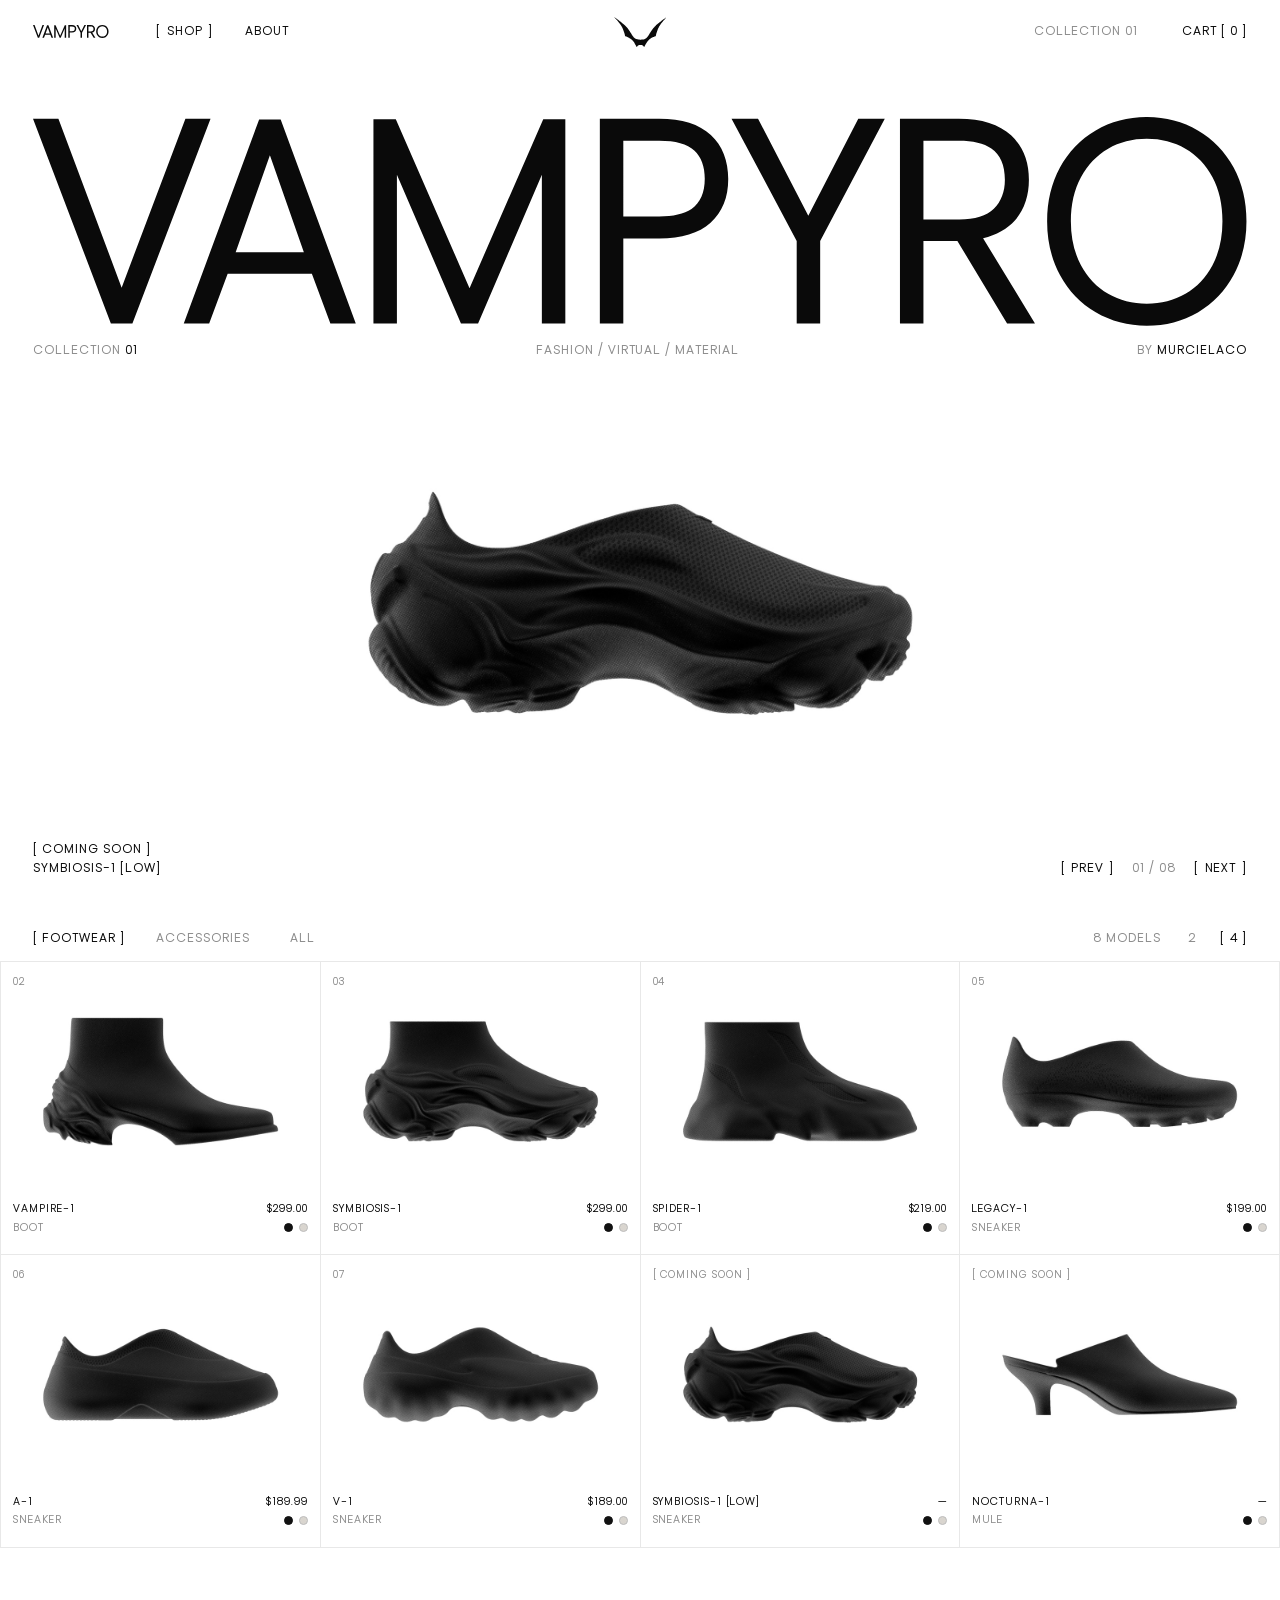
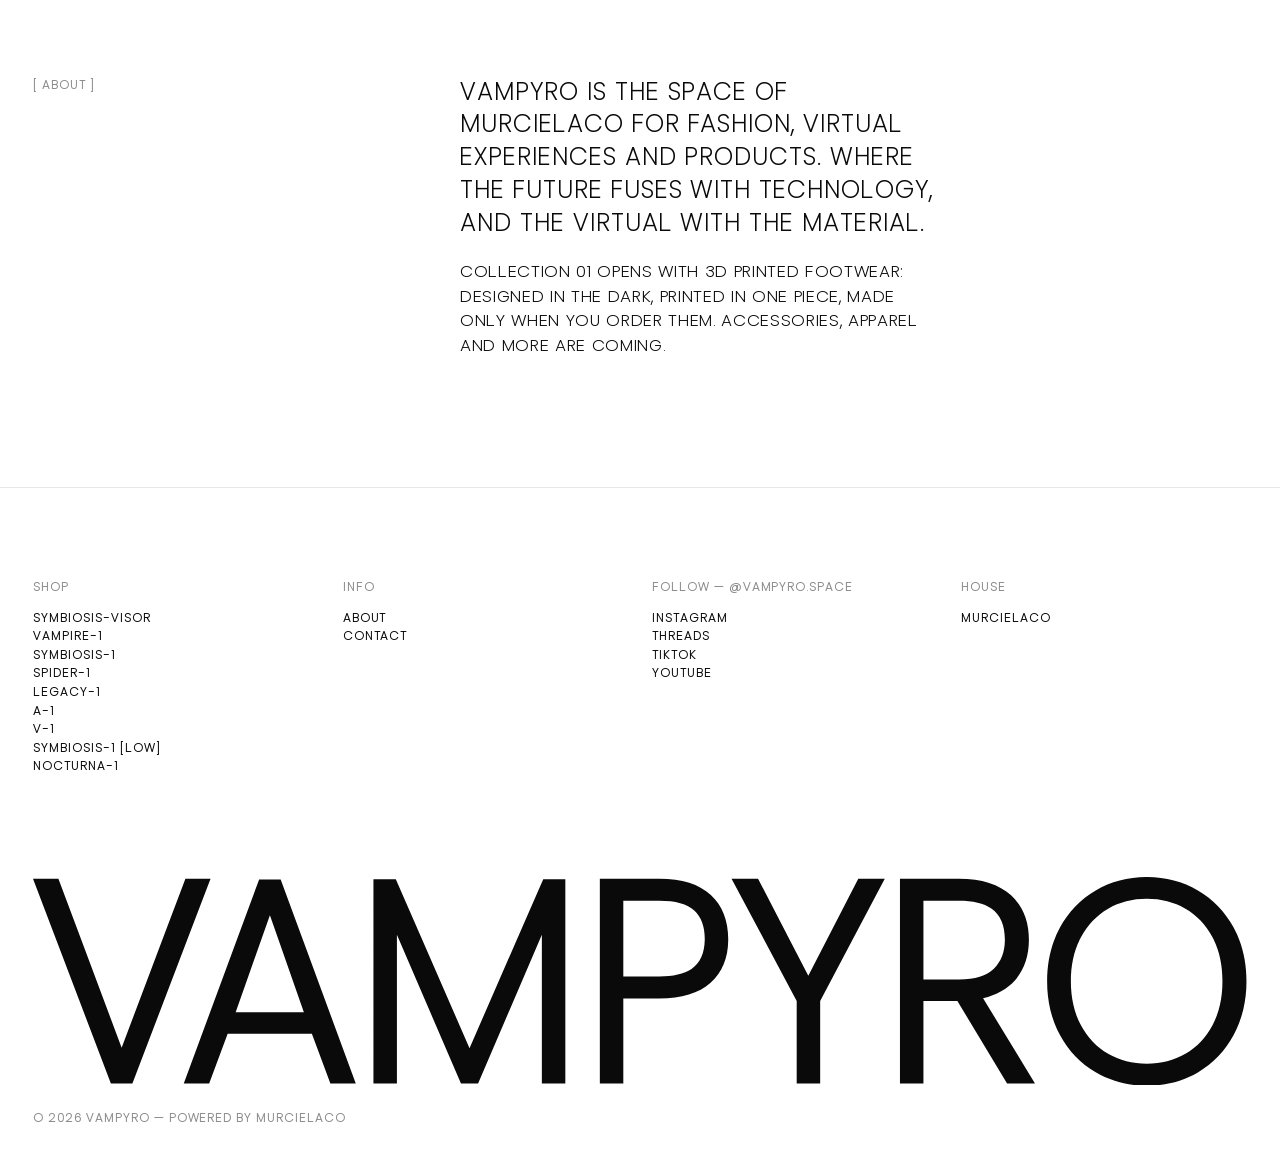
==== index.html @ 4ee5b5ab "Add files via upload" ====
<!doctype html>
<html lang="en">
<head>
<meta charset="utf-8">
<meta name="viewport" content="width=device-width, initial-scale=1, viewport-fit=cover">
<title>VAMPYRO [ WEARABLES FROM THE FUTURE ]</title>
<meta name="description" content="VAMPYRO is the space where the future of fashion is developed: fashion, virtual experiences and products that fuse the future with technology and the virtual with the material. Powered by MURCIELACO.">
<meta name="theme-color" content="#ffffff">
<link rel="canonical" href="https://vampyro.space/">
<meta property="og:type" content="website">
<meta property="og:site_name" content="VAMPYRO">
<meta property="og:title" content="VAMPYRO [ WEARABLES FROM THE FUTURE ]">
<meta property="og:description" content="VAMPYRO is the space where the future of fashion is developed: fashion, virtual experiences and products that fuse the future with technology and the virtual with the material. Powered by MURCIELACO.">
<meta property="og:url" content="https://vampyro.space/">
<meta property="og:image" content="https://vampyro.space/assets/og-logo.jpg">
<meta property="og:image:width" content="1200"><meta property="og:image:height" content="630">
<meta name="twitter:card" content="summary_large_image">
<link rel="icon" href="/assets/favicon-v2.svg" type="image/svg+xml">
<link rel="icon" href="/assets/favicon-32.png" sizes="32x32" type="image/png">
<link rel="shortcut icon" href="/favicon.ico">
<link rel="apple-touch-icon" href="/assets/apple-touch-icon.png">
<link rel="preload" href="/fonts/metal-bat-regular.woff2" as="font" type="font/woff2" crossorigin>
<link rel="stylesheet" href="/assets/style.css?v=13">
</head>
<body>
<a class="skip" href="#main">Skip to content</a>
<header class="hd" id="hd">
  <nav aria-label="Primary"><a class="wm hide-s" href="/" aria-label="VAMPYRO home"><svg xmlns="http://www.w3.org/2000/svg" viewBox="3201.4 5494.6 13262.7 2281.4" fill="currentColor" fill-rule="evenodd"><path d="M4287.8 7751.8l-235.38 0 -850.99 -2239.11 87.52 0 147.86 0 42.25 0 691.05 1846.82 697.08 -1846.82 42.25 0 144.84 0 87.52 0 -854 2239.11zm796.71 0l-147.87 0 -87.51 0 823.82 -2230.83 235.38 0 820.81 2230.83 -87.51 0 -147.87 0 -42.25 0 -202.18 -543.18 -920.39 0 -202.18 543.18 -42.25 0zm331.94 -778.56l745.37 0 -371.18 -1061.86 -374.19 1061.86zm3603.1 -1455.28l0 2233.84 -60.36 0 -135.79 0 -60.36 0 0 -1626.17 -697.08 1626.17 -39.23 0 -108.63 0 -39.23 0 -700.1 -1626.17 0 1626.17 -60.36 0 -135.79 0 -60.35 0 0 -2233.84 60.35 0 144.85 0 39.23 0 805.71 1847.58 805.72 -1847.58 39.23 0 141.83 0 60.36 0zm1026 1304.4l-392.29 0 0 929.44 -60.36 0 -135.79 0 -60.35 0 0 -2239.11 648.79 0c249.47,0 437.57,59.35 564.31,178.04 126.74,118.7 190.11,279.64 190.11,482.83 0,203.19 -64.37,362.12 -193.13,476.79 -128.75,114.68 -315.85,172.01 -561.29,172.01zm497.92 -651.82c0,-136.8 -38.22,-240.4 -114.67,-310.82 -76.45,-70.41 -204.2,-105.61 -383.25,-105.61l-392.29 0 0 826.84 392.29 0c152.9,0 270.59,-27.16 353.07,-81.48 96.57,-66.39 144.85,-176.03 144.85,-328.93zm1677.83 -657.85l289.69 0 -706.13 1336.83 0 902.28 -60.36 0 -135.79 0 -60.35 0 0 -902.28 -712.17 -1336.83 289.69 0 549.22 1062.22 546.2 -1062.22zm1931.31 2239.11l-304.79 0 -543.18 -902.28 -371.17 0 0 902.28 -60.36 0 -135.79 0 -60.35 0 0 -2239.11 642.76 0c251.47,0 442.09,60.86 571.85,182.57 129.76,121.71 194.64,283.16 194.64,484.34 0,177.03 -50.3,324.9 -150.89,443.59 -86.5,96.57 -203.19,161.95 -350.05,196.15l567.33 932.46zm-1219.14 -1997.69l0 860.03 392.29 0c171.01,0 296.74,-39.23 377.21,-117.69 80.47,-78.46 120.71,-184.08 120.71,-316.85 0,-158.93 -49.29,-272.6 -147.87,-341 -82.48,-56.33 -201.17,-84.49 -356.08,-84.49l-386.26 0zm2999.56 1876.99c-166.98,96.56 -353.07,144.84 -558.27,144.84 -205.2,0 -391.29,-48.78 -558.27,-146.35 -166.98,-97.57 -297.24,-233.37 -390.79,-407.39 -93.55,-174.02 -140.32,-370.17 -140.32,-588.44 0,-218.28 46.77,-413.93 140.32,-586.94 93.55,-173.01 223.81,-308.31 390.79,-405.88 166.98,-97.57 353.07,-146.35 558.27,-146.35 205.2,0 391.29,48.78 558.27,146.35 166.98,97.57 297.24,232.87 390.79,405.88 93.54,173.01 140.32,368.66 140.32,586.94 0,218.27 -46.78,414.42 -140.32,588.44 -93.55,174.02 -223.81,310.32 -390.79,408.9zm-980.74 -205.2c124.73,72.42 265.55,108.63 422.47,108.63 156.92,0 297.74,-36.21 422.47,-108.63 124.73,-72.43 223.31,-176.54 295.74,-312.33 72.42,-135.8 108.63,-295.74 108.63,-479.81 0,-184.08 -36.21,-344.02 -108.63,-479.81 -72.43,-135.8 -171.01,-239.91 -295.74,-312.33 -124.73,-72.43 -265.55,-108.64 -422.47,-108.64 -156.92,0 -297.74,36.21 -422.47,108.64 -124.73,72.42 -223.81,176.53 -297.24,312.33 -73.43,135.79 -110.15,295.73 -110.15,479.81 0,184.07 36.72,344.01 110.15,479.81 73.43,135.79 172.51,239.9 297.24,312.33z"></path></svg></a><a href="/#shop" class="nl on" data-nav="shop">Shop</a><a href="/#about" class="nl hide-s" data-nav="about">About</a></nav>
  <a class="mark" href="/" aria-label="VAMPYRO"><svg aria-hidden="true" xmlns="http://www.w3.org/2000/svg" viewBox="-55825.4 -5492.8 31826.8 18062.3" fill="currentColor" fill-rule="evenodd"><path d="M-49176.5 6047.71c29.41,0 62.7,10.52 89.28,14.89 195.66,32.42 396.61,94.07 583.42,156.34 53.22,17.72 103.3,34.83 154.93,53.41 428.73,154.13 756.37,314.04 1169.29,518.5l274.36 147.55c24.49,12.12 41.72,24.61 66.08,38.15 25.11,13.97 46.58,26.52 69.59,39.75 44.98,25.9 86.51,49.4 132.17,76.23 261.62,153.82 525.45,316.2 770.96,494.88l246.36 175.6c82.08,61.65 395.32,301.56 469.03,374.84l166.69 151.05c93.64,82.45 179.35,175.17 268.26,263.04 19.88,19.69 29.54,35.13 49.41,54.76 9.97,9.84 16.43,16.06 26.21,25.9 44.3,44.79 81.16,95.93 124.84,140.84l145.89 171.85c150.13,168.41 274.05,358.59 409.91,538.2 105.21,139.18 201.13,296.57 295.64,443.99l625.14 1062.67c40.11,66.02 72.17,138.87 112.6,205.2l110.38 202.12c91.49,185.45 201.63,364.25 295.09,548.78 82.82,163.42 177.88,320.19 262.36,482.57 6.09,11.81 10.15,21.66 17.29,34.82l36.92 67.19c9.41,15.51 14.21,19.63 18.64,38.71l10.4 0c7.38,-27.57 357.05,-454.27 425.84,-522.26 569.51,-562.19 893.9,-717.49 1709.96,-717.49l255.22 0c907.98,0 1273.16,232.21 1855.65,884.35 20.74,23.82 273.37,330.05 280.14,355.4l10.4 0c7.26,-31.14 71.99,-137.58 90.2,-170.25l56.67 -104.85c13.17,-21.66 24.37,-44.18 37.1,-67.07l201.45 -376.74c6.95,-13.41 11.57,-18.77 19.2,-32.92l222.3 -413.23c13.29,-26.39 23.38,-41.65 36.36,-67.8l112.66 -205.08c6.83,-11.75 10.46,-21.29 17.54,-34.51l246.73 -440.92c134.38,-240.4 327.58,-566.93 476.73,-789.11 14.7,-21.91 26.52,-42.52 40.61,-63.56l366.83 -529.15c8.8,-11.81 14.22,-17.04 23.14,-28.98 90.26,-120.6 186.92,-237.69 281.25,-354.22l220.76 -253.26c75.19,-81.28 270.79,-286.41 343.34,-344.25 21.04,-16.8 34.7,-36.24 56.54,-52.92l340.87 -289.43c41.59,-32.67 77.53,-62.2 119.8,-93.77 41.47,-31.01 77.46,-59.37 118.32,-90.08l818.77 -551.24 533.02 -310.78 349.12 -182.25c48.36,-24.18 90.57,-45.28 138.93,-69.46 25.23,-12.68 44.18,-22.03 69.4,-34.77 26.09,-13.1 50.21,-22.33 74.7,-34.7 46.33,-23.38 93.34,-43.07 142.38,-65.96 146.62,-68.54 297.8,-126.63 448.48,-187.05l310.97 -111c107.68,-35.87 210.92,-65.16 324.51,-97.4 57.65,-16.36 111.98,-28.48 171.91,-41.65 51.56,-11.39 129.64,-33.47 180.15,-33.47 0,-73.04 21.72,-177.39 31.51,-249.75 11.2,-83.13 28.3,-165.08 41.41,-245.13 6.27,-38.46 13.47,-78.94 22.08,-118.57l77.96 -349.18c75.13,-296.69 153.89,-601.5 243.1,-892.47 88.61,-288.94 175.42,-576.1 277.38,-858.21l71.55 -209.75c75.44,-227.85 215.36,-603.36 307.34,-833.48 27.81,-69.58 53.66,-134.13 81.84,-204.64 80.23,-200.59 168.65,-397.6 253.8,-595.36l133.89 -293.18c7.69,-15.32 14.58,-28.18 22.64,-45.1 9.05,-18.71 13.11,-31.81 22.52,-50.46 75.87,-150.56 206.56,-435.38 286.05,-568.22l49.16 -91.49c111.99,-215.29 236.7,-425.47 361.61,-633.32 106.38,-177.02 217.69,-350.41 332.19,-522.13l231.29 -336.51c10.65,-16.12 18.28,-25.78 28.12,-39.62l90.76 -127.98c135.24,-186.99 338.96,-470.02 486.26,-649.32l250.55 -317.24c42.08,-53.1 84.29,-102.08 126.38,-154.93l419.07 -502.94c13.54,-17.47 22.03,-23.5 34.21,-38.7 12.49,-15.63 21.6,-24.12 33.53,-39.44 13.11,-16.92 21.72,-24.3 33.41,-39.5 19.94,-25.91 43.38,-48.43 64.73,-75.93l264.7 -303.09c73.77,-73.71 224.7,-261.99 302.29,-338.47 15.38,-15.2 19.32,-24.37 33.66,-39.26l544.41 -596.34c70.94,-70.14 132.41,-148.16 203.23,-218.73 94.57,-94.39 178.86,-200.28 273.49,-294.36 13.05,-12.98 24.18,-23.07 36.49,-36.36 13.78,-14.89 18.27,-23.87 33.78,-39.19 12.61,-12.43 21.35,-21.36 33.96,-33.78l309.86 -330.85c60.18,-59.8 113.71,-125.39 174.56,-184.83 14.71,-14.4 29.41,-22.7 22.09,-40.42 -14.34,-5.97 -18.46,0.49 -34.27,12.43l-369.97 260.51c-48.18,31.75 -90.82,66.2 -137.52,96.91 -90.94,59.8 -178.62,127.36 -268.76,189.57 -150.87,104.17 -392.06,270.91 -540.1,381.97l-67.32 47.32c-205.56,140.16 -404.79,290.41 -608.39,433.41l-1202.59 875.86c-88.23,66.21 -173.94,129.09 -262.67,195.66l-1046.24 803.02 -1292.47 1072.51c-12.68,11.88 -18.52,13.42 -31.38,25.91 -21.42,20.79 -38.34,34.08 -59.75,54.88l-60.85 53.71c-15.32,11.82 -17.29,13.97 -30.33,27.02 -13.54,13.59 -20.56,16.12 -33.97,28.55l-507.31 471.98c-59.8,47.69 -113.33,117.65 -174.8,169.02 -53.78,44.92 -234.61,232.22 -286.79,291.41 -44.42,50.45 -98.75,92.91 -143.17,143.36l-111.93 122.44c-19.75,20.55 -38.33,36.49 -57.46,57.16l-408.86 455.87c-121.65,130.81 -228.95,274.24 -346.54,408.8 -36.73,42.02 -67.43,82.51 -103.73,125.46l-886.39 1186.83c-17.23,23.14 -30.27,43.62 -46.58,68.05 -16.06,23.94 -30.64,43.13 -46.94,67.62 -32.18,48.3 -63.38,92.48 -94.82,139.61l-318.72 488.66c-127.86,199.24 -256.88,397.97 -377.67,601.7 -8.61,14.52 -14.7,25.41 -23.5,39.01l-261.68 425.96c-144.35,240.15 -296.39,474.82 -442.7,713.68l-294.79 455.31c-8,12.06 -13.41,22.83 -21.72,35.63 -8.98,13.72 -14.83,19.38 -24.12,33.16 -9.29,13.6 -15.44,23.32 -24.98,37.6l-580.28 800.06c-67.81,86.88 -138.26,168.53 -209.94,253.74 -10.27,12.25 -17.04,16.25 -27.5,29.78 -11.45,14.77 -13.97,17.66 -26.89,30.4 -39.01,38.15 -71,81.4 -109.46,119.8l-85.89 85.95c-44.86,50.95 -95.19,95.06 -143.18,143.3l-93.83 83.25c-70.52,65.53 -146.57,125.58 -223.11,183.3l-133.52 95.67c-47.93,31.81 -92.17,61.72 -142.56,91.87 -108.17,64.79 -218.55,127.92 -335.58,180.09 -13.35,5.97 -22.95,12.06 -38.7,18.58 -272.51,112.54 -479.19,195.54 -778.77,257.87l-293.62 55.38c-92.54,15.26 -209.2,36.05 -301,42.82 -109.27,8 -210.92,25.48 -317.49,26.34 -27.19,0.18 -28.67,4.12 -51.99,5.29 -23.57,1.17 -36.55,-0.49 -59.5,3.01 -66.82,10.09 -153.02,-0.49 -219.6,9.6 -34.27,5.17 -74.82,3.02 -111.61,3.02 -45.41,-0.07 -74.76,5.47 -114.44,5.29 -159.3,-0.62 -301.62,5.1 -458.58,5.1l-458.45 -5.1c-37.78,0.18 -52.06,-5.6 -88.36,-5.42 -31.32,0.13 -62.63,0 -93.95,0.19 -37.78,0.18 -52.06,-5.6 -88.36,-5.42 -116.47,0.56 -240.45,-11.87 -349.42,-20.42l-259.84 -21.48c-184.83,-13.66 -545.39,-84.78 -711.89,-126.81 -265.93,-67.13 -570.68,-171.17 -813.04,-301.68 -270.12,-145.45 -456.92,-272.82 -690.91,-470.75l-124.85 -109.59c-16.85,-16.98 -29.96,-30.02 -46.7,-47.01 -31.87,-32.24 -66.51,-56.3 -94.75,-92.84 -31.69,-41.04 -82.2,-77.78 -116.04,-118.32 -9.6,-11.51 -9.85,-14.34 -20.99,-25.91l-132.96 -148.34c-99.37,-106.94 -203.91,-241.38 -291.83,-359.27 -14.65,-19.57 -26.71,-33.66 -40.98,-52.79l-235.78 -321.62c-27.01,-38.94 -49.28,-73.65 -76.79,-110.75 -13.97,-18.76 -24.24,-35.25 -38.7,-55.07l-148.28 -221.56c-45.72,-76.73 -98.64,-151.36 -148.78,-226.24 -113.34,-169.39 -215.6,-346.78 -326.04,-517.89 -122.2,-189.27 -238.06,-384.13 -356.26,-576.22 -48.3,-78.58 -92.41,-150.81 -140.59,-229.2l-285.19 -459.74c-80.66,-136.41 -168.96,-268.09 -255.71,-400.62 -13.79,-21.04 -22.4,-36.36 -36.43,-57.34l-297.92 -447.01c-202.8,-292.63 -411.57,-579.91 -625.01,-864.79 -186.13,-248.58 -382.34,-487.87 -582.07,-725.49l-390.28 -448.36c-59.8,-64.3 -117.09,-133.15 -179.78,-195.24l-88.61 -93.77c-18.15,-17.96 -26.02,-31.56 -44.17,-49.53l-463.69 -474.02c-33.16,-33.1 -63.37,-58.14 -96.35,-91.12l-871.25 -806.15c-10.52,-8.06 -12,-10.09 -22.15,-19.51l-531.61 -452.91c-185.94,-156.47 -377.05,-307.65 -566.93,-459.26l-625.14 -489.64c-18.95,-14.28 -34.14,-25.42 -52.97,-40.8 -152.59,-124.59 -321.49,-245.31 -479.81,-364.07 -73.34,-54.94 -142,-105.15 -215.1,-159.97 -105.77,-79.37 -210.92,-162.68 -320.26,-237.07l-539.3 -393.17c-36.06,-26.95 -70.88,-50.46 -105.59,-76.73l-163.6 -117.7c-127.98,-88.36 -250.61,-184.28 -379.2,-271.9 -147.24,-100.42 -288.27,-209.08 -435.51,-309.43l-655.9 -464.05c-36.11,-27.01 -71.06,-48.18 -107.12,-75.19 -159.79,-119.67 -382.77,-267.65 -550.68,-386.96 -12.49,-8.86 -43.38,-40.42 -52.86,-22.76 -8.3,15.38 24.31,38.58 35.88,50.08 33.16,33.17 58.14,63.38 91.18,96.42l179.73 190.06c18.21,17.97 26.02,31.63 44.18,49.59l292.01 312.26c7.75,9.23 14.58,15.14 23.2,23.69 77.52,77.04 146.87,162.75 224.03,239.6 8.67,8.67 15.44,14.52 23.38,23.5l515.79 562.44c17.91,17.72 25.6,31.38 44.24,49.59 18.71,18.34 26.95,32.18 44.18,49.59 8.74,8.8 15.2,14.22 23.63,23.26l698.48 791.32c8.06,10.03 14.27,14.53 22.33,24.49l83.93 98.45c11.01,11.63 11.44,14.34 21.04,25.84l150.87 177.33c31.19,33.59 55.37,67.37 85.89,101.64l169.64 205.39c151.48,179.23 359.02,438.08 496.97,622.98 53.96,72.3 105.21,138.62 159.24,210.61 27.99,37.29 52.42,69.84 80.41,107.13l426.4 599.78c14.58,20.06 23.69,36.79 37.9,55.93 66.82,89.96 124.72,188.71 186.19,282.6 13.84,21.23 23.93,34.83 36.92,56.86 12.3,20.73 22.33,33.16 34.58,53.96l315.09 523.55c24.24,40.11 43.5,79.62 67.74,119.79 12,19.94 22.33,39.14 33.9,59.87 6.65,11.88 9.17,19.08 15.69,31.2l83.44 150.99c40.67,80.05 80.41,167.11 126.25,243.65 64.98,108.48 154.38,319.09 215.72,440.55l204.96 446.27c42.27,88.05 130.31,303.22 167.17,395.39 79.62,199.23 162.13,396.86 234.12,599.35l50.14 137.33c62.76,157.52 108.73,326.11 171.92,484.48 36.05,90.39 64.54,185.94 95.74,279.35 69.77,209.38 143.05,422.82 202.24,636.33l106.08 357.61c28.24,99.24 55.56,195.35 80.35,294.66 75.93,303.77 152.72,604.52 200.96,919 9.23,60.11 43.87,271.03 43.87,331.21z"></path></svg></a>
  <nav class="r" aria-label="Secondary"><span class="muted hide-s">Collection 01</span><button type="button" class="cartbtn" id="openCart">Cart <span class="cb">[ <b id="cc">0</b> ]</span></button></nav>
</header>
<main id="main">
<section class="hero">
  <h1 class="word rv" aria-label="VAMPYRO"><svg xmlns="http://www.w3.org/2000/svg" viewBox="3201.4 5494.6 13262.7 2281.4" fill="currentColor" fill-rule="evenodd"><path d="M4287.8 7751.8l-235.38 0 -850.99 -2239.11 87.52 0 147.86 0 42.25 0 691.05 1846.82 697.08 -1846.82 42.25 0 144.84 0 87.52 0 -854 2239.11zm796.71 0l-147.87 0 -87.51 0 823.82 -2230.83 235.38 0 820.81 2230.83 -87.51 0 -147.87 0 -42.25 0 -202.18 -543.18 -920.39 0 -202.18 543.18 -42.25 0zm331.94 -778.56l745.37 0 -371.18 -1061.86 -374.19 1061.86zm3603.1 -1455.28l0 2233.84 -60.36 0 -135.79 0 -60.36 0 0 -1626.17 -697.08 1626.17 -39.23 0 -108.63 0 -39.23 0 -700.1 -1626.17 0 1626.17 -60.36 0 -135.79 0 -60.35 0 0 -2233.84 60.35 0 144.85 0 39.23 0 805.71 1847.58 805.72 -1847.58 39.23 0 141.83 0 60.36 0zm1026 1304.4l-392.29 0 0 929.44 -60.36 0 -135.79 0 -60.35 0 0 -2239.11 648.79 0c249.47,0 437.57,59.35 564.31,178.04 126.74,118.7 190.11,279.64 190.11,482.83 0,203.19 -64.37,362.12 -193.13,476.79 -128.75,114.68 -315.85,172.01 -561.29,172.01zm497.92 -651.82c0,-136.8 -38.22,-240.4 -114.67,-310.82 -76.45,-70.41 -204.2,-105.61 -383.25,-105.61l-392.29 0 0 826.84 392.29 0c152.9,0 270.59,-27.16 353.07,-81.48 96.57,-66.39 144.85,-176.03 144.85,-328.93zm1677.83 -657.85l289.69 0 -706.13 1336.83 0 902.28 -60.36 0 -135.79 0 -60.35 0 0 -902.28 -712.17 -1336.83 289.69 0 549.22 1062.22 546.2 -1062.22zm1931.31 2239.11l-304.79 0 -543.18 -902.28 -371.17 0 0 902.28 -60.36 0 -135.79 0 -60.35 0 0 -2239.11 642.76 0c251.47,0 442.09,60.86 571.85,182.57 129.76,121.71 194.64,283.16 194.64,484.34 0,177.03 -50.3,324.9 -150.89,443.59 -86.5,96.57 -203.19,161.95 -350.05,196.15l567.33 932.46zm-1219.14 -1997.69l0 860.03 392.29 0c171.01,0 296.74,-39.23 377.21,-117.69 80.47,-78.46 120.71,-184.08 120.71,-316.85 0,-158.93 -49.29,-272.6 -147.87,-341 -82.48,-56.33 -201.17,-84.49 -356.08,-84.49l-386.26 0zm2999.56 1876.99c-166.98,96.56 -353.07,144.84 -558.27,144.84 -205.2,0 -391.29,-48.78 -558.27,-146.35 -166.98,-97.57 -297.24,-233.37 -390.79,-407.39 -93.55,-174.02 -140.32,-370.17 -140.32,-588.44 0,-218.28 46.77,-413.93 140.32,-586.94 93.55,-173.01 223.81,-308.31 390.79,-405.88 166.98,-97.57 353.07,-146.35 558.27,-146.35 205.2,0 391.29,48.78 558.27,146.35 166.98,97.57 297.24,232.87 390.79,405.88 93.54,173.01 140.32,368.66 140.32,586.94 0,218.27 -46.78,414.42 -140.32,588.44 -93.55,174.02 -223.81,310.32 -390.79,408.9zm-980.74 -205.2c124.73,72.42 265.55,108.63 422.47,108.63 156.92,0 297.74,-36.21 422.47,-108.63 124.73,-72.43 223.31,-176.54 295.74,-312.33 72.42,-135.8 108.63,-295.74 108.63,-479.81 0,-184.08 -36.21,-344.02 -108.63,-479.81 -72.43,-135.8 -171.01,-239.91 -295.74,-312.33 -124.73,-72.43 -265.55,-108.64 -422.47,-108.64 -156.92,0 -297.74,36.21 -422.47,108.64 -124.73,72.42 -223.81,176.53 -297.24,312.33 -73.43,135.79 -110.15,295.73 -110.15,479.81 0,184.07 36.72,344.01 110.15,479.81 73.43,135.79 172.51,239.9 297.24,312.33z"></path></svg></h1>
  <div class="meta rv"><span>Collection <b>01</b></span><span class="hide-s">Fashion / Virtual / Material</span><span>By <b>MURCIELACO</b></span></div>
</section>
<section class="feature rv" aria-label="SYMBIOSIS-1 [LOW] — coming soon">
  <div class="slides" id="slides" data-href="/symbiosis-1-low/"><figure><a href="/symbiosis-1-low/" class="slink" draggable="false" aria-label="View SYMBIOSIS-1 [LOW]"><img src="/assets/img/symbiosis-1-low-black-side-1600.jpg" srcset="/assets/img/symbiosis-1-low-black-side-800.jpg 800w, /assets/img/symbiosis-1-low-black-side-1600.jpg 1600w" sizes="100vw" alt="SYMBIOSIS-1 [LOW] in black" width="1600" height="1200" fetchpriority="high"></a></figure><figure><a href="/symbiosis-1-low/" class="slink" draggable="false" aria-label="View SYMBIOSIS-1 [LOW]"><img src="/assets/img/symbiosis-1-low-black-side2-1600.jpg" srcset="/assets/img/symbiosis-1-low-black-side2-800.jpg 800w, /assets/img/symbiosis-1-low-black-side2-1600.jpg 1600w" sizes="100vw" alt="SYMBIOSIS-1 [LOW] in black" width="1600" height="1200" loading="lazy"></a></figure><figure><a href="/symbiosis-1-low/" class="slink" draggable="false" aria-label="View SYMBIOSIS-1 [LOW]"><img src="/assets/img/symbiosis-1-low-black-three-quarter-1600.jpg" srcset="/assets/img/symbiosis-1-low-black-three-quarter-800.jpg 800w, /assets/img/symbiosis-1-low-black-three-quarter-1600.jpg 1600w" sizes="100vw" alt="SYMBIOSIS-1 [LOW] in black" width="1600" height="1200" loading="lazy"></a></figure><figure><a href="/symbiosis-1-low/" class="slink" draggable="false" aria-label="View SYMBIOSIS-1 [LOW]"><img src="/assets/img/symbiosis-1-low-black-sole-1600.jpg" srcset="/assets/img/symbiosis-1-low-black-sole-800.jpg 800w, /assets/img/symbiosis-1-low-black-sole-1600.jpg 1600w" sizes="100vw" alt="SYMBIOSIS-1 [LOW] in black" width="1600" height="1200" loading="lazy"></a></figure><figure><a href="/symbiosis-1-low/" class="slink" draggable="false" aria-label="View SYMBIOSIS-1 [LOW]"><img src="/assets/img/symbiosis-1-low-stone-side-1600.jpg" srcset="/assets/img/symbiosis-1-low-stone-side-800.jpg 800w, /assets/img/symbiosis-1-low-stone-side-1600.jpg 1600w" sizes="100vw" alt="SYMBIOSIS-1 [LOW] in stone" width="1600" height="1200" loading="lazy"></a></figure><figure><a href="/symbiosis-1-low/" class="slink" draggable="false" aria-label="View SYMBIOSIS-1 [LOW]"><img src="/assets/img/symbiosis-1-low-stone-side2-1600.jpg" srcset="/assets/img/symbiosis-1-low-stone-side2-800.jpg 800w, /assets/img/symbiosis-1-low-stone-side2-1600.jpg 1600w" sizes="100vw" alt="SYMBIOSIS-1 [LOW] in stone" width="1600" height="1200" loading="lazy"></a></figure><figure><a href="/symbiosis-1-low/" class="slink" draggable="false" aria-label="View SYMBIOSIS-1 [LOW]"><img src="/assets/img/symbiosis-1-low-stone-three-quarter-1600.jpg" srcset="/assets/img/symbiosis-1-low-stone-three-quarter-800.jpg 800w, /assets/img/symbiosis-1-low-stone-three-quarter-1600.jpg 1600w" sizes="100vw" alt="SYMBIOSIS-1 [LOW] in stone" width="1600" height="1200" loading="lazy"></a></figure><figure><a href="/symbiosis-1-low/" class="slink" draggable="false" aria-label="View SYMBIOSIS-1 [LOW]"><img src="/assets/img/symbiosis-1-low-stone-sole-1600.jpg" srcset="/assets/img/symbiosis-1-low-stone-sole-800.jpg 800w, /assets/img/symbiosis-1-low-stone-sole-1600.jpg 1600w" sizes="100vw" alt="SYMBIOSIS-1 [LOW] in stone" width="1600" height="1200" loading="lazy"></a></figure></div>
  <div class="cap"><a href="/symbiosis-1-low/"><span class="muted">[ Coming soon ]</span><br>SYMBIOSIS-1 [LOW]</a><div class="ctl"><button type="button" class="br" id="prev" aria-label="Previous image">Prev</button><span id="count">01 / 08</span><button type="button" class="br" id="next" aria-label="Next image">Next</button></div></div>
</section>
<div class="sh" id="shop"><div class="cats" role="group" aria-label="Category"><button type="button" class="choice" data-cat="Footwear" aria-pressed="true">Footwear</button><button type="button" class="choice" data-cat="Accessories" aria-pressed="false">Accessories</button><button type="button" class="choice" data-cat="all" aria-pressed="false">All</button></div><div class="tools"><span class="hide-s" id="nModels">8 Models</span><div class="cols" role="group" aria-label="Grid size"><button type="button" class="choice" data-cols="2" aria-pressed="true">2</button><button type="button" class="choice" data-cols="4" aria-pressed="false">4</button></div></div></div>
<section class="grid" id="grid" aria-label="Products">
<a hidden class="card rv" href="/symbiosis-visor/" data-cat="Accessories">
  <div class="ph">
    <img src="/assets/img/symbiosis-visor-black-front-800.jpg" srcset="/assets/img/symbiosis-visor-black-front-800.jpg 800w, /assets/img/symbiosis-visor-black-front-1600.jpg 1600w" sizes="(max-width:640px) 50vw, 50vw" alt="SYMBIOSIS-VISOR in black" loading="eager" width="800" height="600">
    <img class="alt" src="/assets/img/symbiosis-visor-silver-front-800.jpg" srcset="/assets/img/symbiosis-visor-silver-front-800.jpg 800w, /assets/img/symbiosis-visor-silver-front-1600.jpg 1600w" sizes="50vw" alt="" loading="lazy" width="800" height="600">
    <span class="tag">[ Coming soon ]</span>
  </div>
  <div class="row"><span>SYMBIOSIS-VISOR</span><span>$199.00</span></div>
  <div class="row"><span>Eyewear</span><span class="sw" aria-label="Black, Silver"><i class="black"></i><i class="silver"></i></span></div>
</a><a class="card rv" href="/vampire-1/" data-cat="Footwear">
  <div class="ph">
    <img src="/assets/img/vampire-1-black-side-800.jpg" srcset="/assets/img/vampire-1-black-side-800.jpg 800w, /assets/img/vampire-1-black-side-1600.jpg 1600w" sizes="(max-width:640px) 50vw, 50vw" alt="VAMPIRE-1 in black" loading="eager" width="800" height="600">
    <img class="alt" src="/assets/img/vampire-1-stone-side-800.jpg" srcset="/assets/img/vampire-1-stone-side-800.jpg 800w, /assets/img/vampire-1-stone-side-1600.jpg 1600w" sizes="50vw" alt="" loading="lazy" width="800" height="600">
    <span class="tag">02</span>
  </div>
  <div class="row"><span>VAMPIRE-1</span><span>$299.00</span></div>
  <div class="row"><span>Boot</span><span class="sw" aria-label="Black, Stone"><i class="black"></i><i class="stone"></i></span></div>
</a><a class="card rv" href="/symbiosis-1/" data-cat="Footwear">
  <div class="ph">
    <img src="/assets/img/symbiosis-1-black-side-800.jpg" srcset="/assets/img/symbiosis-1-black-side-800.jpg 800w, /assets/img/symbiosis-1-black-side-1600.jpg 1600w" sizes="(max-width:640px) 50vw, 50vw" alt="SYMBIOSIS-1 in black" loading="lazy" width="800" height="600">
    <img class="alt" src="/assets/img/symbiosis-1-stone-side-800.jpg" srcset="/assets/img/symbiosis-1-stone-side-800.jpg 800w, /assets/img/symbiosis-1-stone-side-1600.jpg 1600w" sizes="50vw" alt="" loading="lazy" width="800" height="600">
    <span class="tag">03</span>
  </div>
  <div class="row"><span>SYMBIOSIS-1</span><span>$299.00</span></div>
  <div class="row"><span>Boot</span><span class="sw" aria-label="Black, Stone"><i class="black"></i><i class="stone"></i></span></div>
</a><a class="card rv" href="/spider-1/" data-cat="Footwear">
  <div class="ph">
    <img src="/assets/img/spider-1-black-side-800.jpg" srcset="/assets/img/spider-1-black-side-800.jpg 800w, /assets/img/spider-1-black-side-1600.jpg 1600w" sizes="(max-width:640px) 50vw, 50vw" alt="SPIDER-1 in black" loading="lazy" width="800" height="600">
    <img class="alt" src="/assets/img/spider-1-stone-side-800.jpg" srcset="/assets/img/spider-1-stone-side-800.jpg 800w, /assets/img/spider-1-stone-side-1600.jpg 1600w" sizes="50vw" alt="" loading="lazy" width="800" height="600">
    <span class="tag">04</span>
  </div>
  <div class="row"><span>SPIDER-1</span><span>$219.00</span></div>
  <div class="row"><span>Boot</span><span class="sw" aria-label="Black, Stone"><i class="black"></i><i class="stone"></i></span></div>
</a><a class="card rv" href="/legacy-1/" data-cat="Footwear">
  <div class="ph">
    <img src="/assets/img/legacy-1-black-side-800.jpg" srcset="/assets/img/legacy-1-black-side-800.jpg 800w, /assets/img/legacy-1-black-side-1600.jpg 1600w" sizes="(max-width:640px) 50vw, 50vw" alt="LEGACY-1 in black" loading="lazy" width="800" height="600">
    <img class="alt" src="/assets/img/legacy-1-stone-side-800.jpg" srcset="/assets/img/legacy-1-stone-side-800.jpg 800w, /assets/img/legacy-1-stone-side-1600.jpg 1600w" sizes="50vw" alt="" loading="lazy" width="800" height="600">
    <span class="tag">05</span>
  </div>
  <div class="row"><span>LEGACY-1</span><span>$199.00</span></div>
  <div class="row"><span>Sneaker</span><span class="sw" aria-label="Black, Stone"><i class="black"></i><i class="stone"></i></span></div>
</a><a class="card rv" href="/a-1/" data-cat="Footwear">
  <div class="ph">
    <img src="/assets/img/a-1-black-side-800.jpg" srcset="/assets/img/a-1-black-side-800.jpg 800w, /assets/img/a-1-black-side-1600.jpg 1600w" sizes="(max-width:640px) 50vw, 50vw" alt="A-1 in black" loading="lazy" width="800" height="600">
    <img class="alt" src="/assets/img/a-1-stone-side-800.jpg" srcset="/assets/img/a-1-stone-side-800.jpg 800w, /assets/img/a-1-stone-side-1600.jpg 1600w" sizes="50vw" alt="" loading="lazy" width="800" height="600">
    <span class="tag">06</span>
  </div>
  <div class="row"><span>A-1</span><span>$189.99</span></div>
  <div class="row"><span>Sneaker</span><span class="sw" aria-label="Black, Stone"><i class="black"></i><i class="stone"></i></span></div>
</a><a class="card rv" href="/v-1/" data-cat="Footwear">
  <div class="ph">
    <img src="/assets/img/v-1-black-side-800.jpg" srcset="/assets/img/v-1-black-side-800.jpg 800w, /assets/img/v-1-black-side-1600.jpg 1600w" sizes="(max-width:640px) 50vw, 50vw" alt="V-1 in black" loading="lazy" width="800" height="600">
    <img class="alt" src="/assets/img/v-1-stone-side-800.jpg" srcset="/assets/img/v-1-stone-side-800.jpg 800w, /assets/img/v-1-stone-side-1600.jpg 1600w" sizes="50vw" alt="" loading="lazy" width="800" height="600">
    <span class="tag">07</span>
  </div>
  <div class="row"><span>V-1</span><span>$189.00</span></div>
  <div class="row"><span>Sneaker</span><span class="sw" aria-label="Black, Stone"><i class="black"></i><i class="stone"></i></span></div>
</a><a class="card rv" href="/symbiosis-1-low/" data-cat="Footwear">
  <div class="ph">
    <img src="/assets/img/symbiosis-1-low-black-side-800.jpg" srcset="/assets/img/symbiosis-1-low-black-side-800.jpg 800w, /assets/img/symbiosis-1-low-black-side-1600.jpg 1600w" sizes="(max-width:640px) 50vw, 50vw" alt="SYMBIOSIS-1 [LOW] in black" loading="lazy" width="800" height="600">
    <img class="alt" src="/assets/img/symbiosis-1-low-stone-side-800.jpg" srcset="/assets/img/symbiosis-1-low-stone-side-800.jpg 800w, /assets/img/symbiosis-1-low-stone-side-1600.jpg 1600w" sizes="50vw" alt="" loading="lazy" width="800" height="600">
    <span class="tag">[ Coming soon ]</span>
  </div>
  <div class="row"><span>SYMBIOSIS-1 [LOW]</span><span>—</span></div>
  <div class="row"><span>Sneaker</span><span class="sw" aria-label="Black, Stone"><i class="black"></i><i class="stone"></i></span></div>
</a><a class="card rv" href="/nocturna-1/" data-cat="Footwear">
  <div class="ph">
    <img src="/assets/img/nocturna-1-black-side-800.jpg" srcset="/assets/img/nocturna-1-black-side-800.jpg 800w, /assets/img/nocturna-1-black-side-1600.jpg 1600w" sizes="(max-width:640px) 50vw, 50vw" alt="NOCTURNA-1 in black" loading="lazy" width="800" height="600">
    <img class="alt" src="/assets/img/nocturna-1-stone-side-800.jpg" srcset="/assets/img/nocturna-1-stone-side-800.jpg 800w, /assets/img/nocturna-1-stone-side-1600.jpg 1600w" sizes="50vw" alt="" loading="lazy" width="800" height="600">
    <span class="tag">[ Coming soon ]</span>
  </div>
  <div class="row"><span>NOCTURNA-1</span><span>—</span></div>
  <div class="row"><span>Mule</span><span class="sw" aria-label="Black, Stone"><i class="black"></i><i class="stone"></i></span></div>
</a>
</section>
<section class="mani" id="about">
  <span class="k rv">[ About ]</span>
  <div class="rv">
    <p>VAMPYRO is the space of MURCIELACO for fashion, virtual experiences and products. Where the future fuses with technology, and the virtual with the material.</p>
    <p style="margin-top:1.2em;font-size:clamp(13px,1.3vw,18px);line-height:1.5;max-width:46ch">Collection 01 opens with 3D printed footwear: designed in the dark, printed in one piece, made only when you order them. Accessories, apparel and more are coming.</p>
  </div>
</section>
</main>
<footer class="ft">
  <div><h3>Shop</h3><a href="/symbiosis-visor/">SYMBIOSIS-VISOR</a><a href="/vampire-1/">VAMPIRE-1</a><a href="/symbiosis-1/">SYMBIOSIS-1</a><a href="/spider-1/">SPIDER-1</a><a href="/legacy-1/">LEGACY-1</a><a href="/a-1/">A-1</a><a href="/v-1/">V-1</a><a href="/symbiosis-1-low/">SYMBIOSIS-1 [LOW]</a><a href="/nocturna-1/">NOCTURNA-1</a></div>
  <div><h3>Info</h3><a href="/#about">About</a><a href="mailto:contact@murcielaco.com">Contact</a></div>
  <div><h3>Follow &mdash; @vampyro.space</h3><a href="https://www.instagram.com/vampyro.space/" target="_blank" rel="noopener">Instagram</a><a href="https://www.threads.com/@vampyro.space" target="_blank" rel="noopener">Threads</a><a href="https://www.tiktok.com/@vampyro.space" target="_blank" rel="noopener">TikTok</a><a href="https://www.youtube.com/@vampyro.space" target="_blank" rel="noopener">YouTube</a></div>
  <div><h3>House</h3><a href="https://www.murcielaco.com" target="_blank" rel="noopener">MURCIELACO</a></div>
  <div class="big" aria-hidden="true"><svg xmlns="http://www.w3.org/2000/svg" viewBox="3201.4 5494.6 13262.7 2281.4" fill="currentColor" fill-rule="evenodd"><path d="M4287.8 7751.8l-235.38 0 -850.99 -2239.11 87.52 0 147.86 0 42.25 0 691.05 1846.82 697.08 -1846.82 42.25 0 144.84 0 87.52 0 -854 2239.11zm796.71 0l-147.87 0 -87.51 0 823.82 -2230.83 235.38 0 820.81 2230.83 -87.51 0 -147.87 0 -42.25 0 -202.18 -543.18 -920.39 0 -202.18 543.18 -42.25 0zm331.94 -778.56l745.37 0 -371.18 -1061.86 -374.19 1061.86zm3603.1 -1455.28l0 2233.84 -60.36 0 -135.79 0 -60.36 0 0 -1626.17 -697.08 1626.17 -39.23 0 -108.63 0 -39.23 0 -700.1 -1626.17 0 1626.17 -60.36 0 -135.79 0 -60.35 0 0 -2233.84 60.35 0 144.85 0 39.23 0 805.71 1847.58 805.72 -1847.58 39.23 0 141.83 0 60.36 0zm1026 1304.4l-392.29 0 0 929.44 -60.36 0 -135.79 0 -60.35 0 0 -2239.11 648.79 0c249.47,0 437.57,59.35 564.31,178.04 126.74,118.7 190.11,279.64 190.11,482.83 0,203.19 -64.37,362.12 -193.13,476.79 -128.75,114.68 -315.85,172.01 -561.29,172.01zm497.92 -651.82c0,-136.8 -38.22,-240.4 -114.67,-310.82 -76.45,-70.41 -204.2,-105.61 -383.25,-105.61l-392.29 0 0 826.84 392.29 0c152.9,0 270.59,-27.16 353.07,-81.48 96.57,-66.39 144.85,-176.03 144.85,-328.93zm1677.83 -657.85l289.69 0 -706.13 1336.83 0 902.28 -60.36 0 -135.79 0 -60.35 0 0 -902.28 -712.17 -1336.83 289.69 0 549.22 1062.22 546.2 -1062.22zm1931.31 2239.11l-304.79 0 -543.18 -902.28 -371.17 0 0 902.28 -60.36 0 -135.79 0 -60.35 0 0 -2239.11 642.76 0c251.47,0 442.09,60.86 571.85,182.57 129.76,121.71 194.64,283.16 194.64,484.34 0,177.03 -50.3,324.9 -150.89,443.59 -86.5,96.57 -203.19,161.95 -350.05,196.15l567.33 932.46zm-1219.14 -1997.69l0 860.03 392.29 0c171.01,0 296.74,-39.23 377.21,-117.69 80.47,-78.46 120.71,-184.08 120.71,-316.85 0,-158.93 -49.29,-272.6 -147.87,-341 -82.48,-56.33 -201.17,-84.49 -356.08,-84.49l-386.26 0zm2999.56 1876.99c-166.98,96.56 -353.07,144.84 -558.27,144.84 -205.2,0 -391.29,-48.78 -558.27,-146.35 -166.98,-97.57 -297.24,-233.37 -390.79,-407.39 -93.55,-174.02 -140.32,-370.17 -140.32,-588.44 0,-218.28 46.77,-413.93 140.32,-586.94 93.55,-173.01 223.81,-308.31 390.79,-405.88 166.98,-97.57 353.07,-146.35 558.27,-146.35 205.2,0 391.29,48.78 558.27,146.35 166.98,97.57 297.24,232.87 390.79,405.88 93.54,173.01 140.32,368.66 140.32,586.94 0,218.27 -46.78,414.42 -140.32,588.44 -93.55,174.02 -223.81,310.32 -390.79,408.9zm-980.74 -205.2c124.73,72.42 265.55,108.63 422.47,108.63 156.92,0 297.74,-36.21 422.47,-108.63 124.73,-72.43 223.31,-176.54 295.74,-312.33 72.42,-135.8 108.63,-295.74 108.63,-479.81 0,-184.08 -36.21,-344.02 -108.63,-479.81 -72.43,-135.8 -171.01,-239.91 -295.74,-312.33 -124.73,-72.43 -265.55,-108.64 -422.47,-108.64 -156.92,0 -297.74,36.21 -422.47,108.64 -124.73,72.42 -223.81,176.53 -297.24,312.33 -73.43,135.79 -110.15,295.73 -110.15,479.81 0,184.07 36.72,344.01 110.15,479.81 73.43,135.79 172.51,239.9 297.24,312.33z"></path></svg></div>
  <div class="legal"><span>&copy; 2026 VAMPYRO &mdash; Powered by MURCIELACO</span></div>
</footer>
<div class="scrim" id="scrim" hidden></div>
<aside class="drawer" id="drawer" hidden aria-label="Cart"><div class="dh"><span id="dTitle">Cart</span><button type="button" id="closeCart" class="br">Close</button></div><div class="dbody" id="dbody"></div></aside>
<script src="/assets/app.js?v=14" defer></script>
</body>
</html>
---- assets/style.css ----
@font-face{font-family:"Metal Bat";src:url("../fonts/metal-bat-thin.woff2") format("woff2");font-weight:200;font-display:swap}
@font-face{font-family:"Metal Bat";src:url("../fonts/metal-bat-light.woff2") format("woff2");font-weight:300;font-display:swap}
@font-face{font-family:"Metal Bat";src:url("../fonts/metal-bat-regular.woff2") format("woff2");font-weight:400;font-display:swap}
@font-face{font-family:"Metal Bat";src:url("../fonts/metal-bat-bold.woff2") format("woff2");font-weight:700;font-display:swap}

:root{
  --ink:#0a0a0a;--paper:#fff;--mute:#8c8c8c;--line:#e8e8e8;--soft:#f6f6f6;
  --f:"Metal Bat",ui-sans-serif,system-ui,-apple-system,"Helvetica Neue",Arial,sans-serif;
  --pad:clamp(16px,2.6vw,40px);--head:64px;
}
*{box-sizing:border-box}
html{-webkit-text-size-adjust:100%;scroll-behavior:smooth}
body{margin:0;background:var(--paper);color:var(--ink);font-family:var(--f);font-weight:400;font-size:12px;letter-spacing:.08em;text-transform:uppercase;line-height:1.55;-webkit-font-smoothing:antialiased}
a{color:inherit;text-decoration:none}
img{display:block;max-width:100%}
button{font:inherit;letter-spacing:inherit;text-transform:inherit;color:inherit;background:none;border:0;padding:0;cursor:pointer}
:focus-visible{outline:1px solid var(--ink);outline-offset:3px}
.skip{position:absolute;left:-999px}.skip:focus{left:var(--pad);top:8px;z-index:99;background:#fff;padding:6px 10px}

/* brackets: the signature */
.br::before{content:"["}.br::after{content:"]"}
.br::before,.br::after{display:inline-block;transition:transform .35s cubic-bezier(.2,.7,.2,1)}
.br::before{margin-right:.45em}.br::after{margin-left:.45em}
a.br:hover::before,button.br:hover::before{transform:translateX(-4px)}
a.br:hover::after,button.br:hover::after{transform:translateX(4px)}

/* header */
.hd{position:sticky;top:0;z-index:20;height:var(--head);display:grid;grid-template-columns:1fr auto 1fr;align-items:center;padding:0 var(--pad);background:rgba(255,255,255,.92);backdrop-filter:blur(12px);-webkit-backdrop-filter:blur(12px);border-bottom:1px solid transparent;transition:border-color .3s}
.hd.line{border-color:var(--line)}
.hd nav{display:flex;gap:22px}
.hd nav.r{justify-content:flex-end}
.hd nav{align-items:center}
.hd .wm{display:flex;align-items:center;margin-right:clamp(10px,2vw,30px)}
.hd .wm svg{height:13px;width:auto}
.hd .mark{display:flex;align-items:center;justify-content:center}
.hd .mark svg{height:30px;width:auto}
.hd a{color:var(--ink)}
.hd .muted{color:var(--mute)}
.nl::before{content:"[";margin-right:.45em}.nl::after{content:"]";margin-left:.45em}
.nl::before,.nl::after{opacity:0;display:inline-block;transition:opacity .25s,transform .35s cubic-bezier(.2,.7,.2,1)}
.nl.on::before,.nl.on::after{opacity:1}
.nl:not(.on):hover::before,.nl:not(.on):hover::after{opacity:.35}
@media(min-width:641px){.show-s{display:none!important}}
@media(max-width:640px){.hide-s{display:none!important}.hd nav{gap:14px}.hd .mark svg{height:26px}}

/* hero */
.hero{padding:clamp(14px,3vw,48px) var(--pad) 0}
.hero .word{width:100%;color:var(--ink)}
.hero .word svg{width:100%;height:auto;display:block}
.hero .meta{display:flex;justify-content:space-between;gap:20px;margin-top:10px;color:var(--mute)}
.hero .meta b{font-weight:400;color:var(--ink)}
.feature{position:relative;margin:clamp(4px,1vw,16px) 0 0;background:var(--paper)}
.slides{display:flex;overflow-x:auto;overflow-y:hidden;overscroll-behavior-x:contain;scroll-snap-type:x mandatory;scrollbar-width:none;-webkit-overflow-scrolling:touch;cursor:grab}
.slides::-webkit-scrollbar{display:none}
.slides.drag{cursor:grabbing;scroll-snap-type:none}
.slides figure{flex:0 0 100%;margin:0;scroll-snap-align:start}
.slides img{width:100%;height:clamp(220px,calc(100svh - var(--head) - 17.5vw - 150px),54vw);object-fit:contain;user-select:none;-webkit-user-drag:none;pointer-events:none}
.feature .cap{display:flex;justify-content:space-between;align-items:end;gap:20px;padding:6px var(--pad) 0}
.feature .ctl{display:flex;gap:18px;align-items:center}
.feature .ctl span{color:var(--mute)}
@media(max-width:640px){.slides img{height:auto;aspect-ratio:16/10}.feature .ctl{gap:12px}}

/* section heads */
.sh{display:flex;justify-content:space-between;align-items:baseline;gap:16px;padding:clamp(22px,4vw,64px) var(--pad) 14px;border-bottom:1px solid var(--line)}
.sh .tools{display:flex;gap:18px;align-items:baseline}
.sh .cols{display:flex;gap:14px;color:var(--ink)}
.sh h2{margin:0;font-size:12px;font-weight:400}
.sh span{color:var(--mute)}

/* grid */
.grid{display:grid;grid-template-columns:repeat(2,minmax(0,1fr));border-left:1px solid var(--line)}
.card{position:relative;display:block;border-right:1px solid var(--line);border-bottom:1px solid var(--line);padding:0 0 18px}
.card .ph{position:relative;aspect-ratio:4/3;overflow:hidden}
.card .ph img{position:absolute;inset:0;width:100%;height:100%;object-fit:cover;transition:opacity .5s ease,transform 1.2s cubic-bezier(.2,.7,.2,1)}
.card .ph img.alt{opacity:0}
@media(hover:hover){.card:hover .ph img.alt{opacity:1}.card:hover .ph img{transform:scale(1.025)}}
.card .row{display:flex;justify-content:space-between;gap:12px;padding:0 18px}
.card .row+.row{color:var(--mute);margin-top:2px}
.card .tag{position:absolute;top:16px;left:18px;color:var(--mute)}
.sw{display:inline-flex;gap:6px;align-items:center}
.sw i{width:9px;height:9px;border-radius:50%;border:1px solid #bdbdbd;display:inline-block}
.sw i.black{background:#111;border-color:#111}.sw i.stone{background:#d9d5cf}
@media(max-width:640px){.card .row{padding:0 12px;font-size:10.5px}.card .tag{left:12px;top:12px;font-size:10px}}
.grid.g4{grid-template-columns:repeat(4,minmax(0,1fr))}
.grid.g4 .card .row{padding:0 12px;font-size:10.5px}.grid.g4 .card .tag{left:12px;top:12px;font-size:10px}
@media(max-width:900px){.grid.g4 .card .row+.row{display:none}}
@media(max-width:640px){.sh .cols{display:none}.grid.g4{grid-template-columns:repeat(2,minmax(0,1fr))}.grid.g4 .card .row+.row{display:flex}}

/* manifesto */
.mani{padding:clamp(60px,10vw,160px) var(--pad);display:grid;grid-template-columns:1fr 2fr;gap:var(--pad);border-bottom:1px solid var(--line)}
.mani p{margin:0;font-size:clamp(15px,1.9vw,26px);line-height:1.35;letter-spacing:.04em;font-weight:300;max-width:34ch}
.mani .k{color:var(--mute)}
@media(max-width:760px){.mani{grid-template-columns:1fr}}

/* product page */
.pdp{display:grid;grid-template-columns:minmax(0,1.55fr) minmax(320px,1fr);border-bottom:1px solid var(--line)}
.gal{border-right:1px solid var(--line)}
.gal figure{margin:0;aspect-ratio:4/3;position:relative;overflow:hidden;background:#fff}
.gal img{width:100%;height:100%;object-fit:cover;transition:opacity .35s ease}
.gal img.fade{opacity:0}
.gal .dots{display:none}
.panel{position:relative}
.panel .in{position:sticky;top:var(--head);padding:clamp(24px,3vw,44px) var(--pad);display:flex;flex-direction:column;gap:30px}
.crumbs{color:var(--mute)}
.crumbs a:hover{color:var(--ink)}
.ttl h1{margin:0;font-weight:400;font-size:clamp(28px,3.4vw,46px);line-height:1;letter-spacing:.02em}
.ttl .sub{display:flex;justify-content:space-between;margin-top:14px}
.ttl .sub .p{color:var(--ink)}
.opt .lab{display:flex;justify-content:space-between;color:var(--mute);margin-bottom:12px}
.opt .lab b{font-weight:400;color:var(--ink)}
.colors,.systems{display:flex;gap:26px;flex-wrap:wrap}
.systems{gap:20px;margin-bottom:14px}
.choice{position:relative;color:var(--mute);transition:color .2s}
.choice::before,.choice::after{opacity:0;transition:opacity .2s,transform .35s cubic-bezier(.2,.7,.2,1)}
.choice:hover{color:var(--ink)}
.choice[aria-pressed="true"],.choice[aria-checked="true"]{color:var(--ink)}
.choice[aria-pressed="true"]::before,.choice[aria-pressed="true"]::after,.choice[aria-checked="true"]::before,.choice[aria-checked="true"]::after{opacity:1}
.choice::before{content:"[";margin-right:.35em}.choice::after{content:"]";margin-left:.35em}
.sizes{display:grid;grid-template-columns:repeat(6,minmax(0,1fr));border-top:1px solid var(--line);border-left:1px solid var(--line)}
.sizes button{height:42px;border-right:1px solid var(--line);border-bottom:1px solid var(--line);color:var(--ink);transition:background .2s,color .2s;font-size:11.5px}
.sizes button:hover{background:var(--soft)}
.sizes button[aria-checked="true"]{background:var(--ink);color:#fff}
.conv{margin-top:10px;color:var(--mute);min-height:1.55em}
.buy{display:flex;flex-direction:column;gap:12px}
.cta{display:flex;justify-content:center;align-items:center;height:54px;background:var(--ink);color:#fff;width:100%;transition:opacity .2s}
.cta:hover{opacity:.86}
.cta[disabled]{background:var(--soft);color:var(--mute);cursor:not-allowed;opacity:1}
.cta.ghost{background:#fff;color:var(--ink);border:1px solid var(--ink)}
.note{color:var(--mute);display:flex;justify-content:space-between;gap:10px}
.via{margin:2px 0 0;color:var(--mute);text-transform:none;letter-spacing:.02em;font-size:12px;line-height:1.6;font-weight:300}
.msg{color:var(--ink);min-height:1.55em}
.acc{border-top:1px solid var(--line)}
.acc details{border-bottom:1px solid var(--line)}
.acc summary{list-style:none;display:flex;justify-content:space-between;padding:16px 0;cursor:pointer}
.acc summary::-webkit-details-marker{display:none}
.acc summary::after{content:"+";color:var(--mute)}
.acc details[open] summary::after{content:"−"}
.acc .body{padding:0 0 20px;text-transform:none;letter-spacing:.02em;font-size:13px;line-height:1.7;color:#3a3a3a;font-weight:300}
.acc .body p{margin:0 0 10px}
.acc table{width:100%;border-collapse:collapse;font-size:11px;text-transform:uppercase;letter-spacing:.06em}
.acc td,.acc th{border-bottom:1px solid var(--line);padding:6px 0;text-align:left;font-weight:400}
.acc th{color:var(--mute)}

@media(max-width:900px){
  .pdp{grid-template-columns:1fr}
  .gal{border-right:0;display:flex;overflow-x:auto;scroll-snap-type:x mandatory;-webkit-overflow-scrolling:touch;scrollbar-width:none;position:relative}
  .gal::-webkit-scrollbar{display:none}
  .gal figure{flex:0 0 100%;scroll-snap-align:start}
  .gwrap{position:relative;border-bottom:1px solid var(--line)}
  .gwrap .dots{display:flex;gap:6px;position:absolute;left:50%;bottom:14px;transform:translateX(-50%)}
  .gwrap .dots i{width:16px;height:1px;background:#cfcfcf}
  .gwrap .dots i.on{background:var(--ink)}
  .panel .in{position:static}
}

/* more */
.more .grid{grid-template-columns:repeat(3,minmax(0,1fr))}
@media(max-width:760px){.more .grid{grid-template-columns:repeat(2,minmax(0,1fr))}}

/* footer */
.ft{padding:clamp(48px,7vw,100px) var(--pad) 28px;display:grid;grid-template-columns:repeat(4,minmax(0,1fr));gap:24px}
.ft h3{margin:0 0 12px;font-size:12px;font-weight:400;color:var(--mute)}
.ft a{display:block;width:max-content}
.ft a:hover{opacity:.6}
.ft .big{grid-column:1/-1;margin-top:clamp(40px,6vw,90px);color:var(--ink)}
.ft .big svg{width:100%;height:auto;display:block}
.ft .legal{grid-column:1/-1;display:flex;justify-content:space-between;gap:16px;color:var(--mute);flex-wrap:wrap}
@media(max-width:760px){.ft{grid-template-columns:repeat(2,minmax(0,1fr))}}

/* reveal */
.rv{opacity:0;transform:translateY(14px);transition:opacity .9s ease,transform .9s cubic-bezier(.2,.7,.2,1)}
.rv.in{opacity:1;transform:none}
@media(prefers-reduced-motion:reduce){.rv{opacity:1;transform:none}*{transition:none!important;scroll-behavior:auto!important}}
#shop,#about{scroll-margin-top:var(--head)}
@media(max-width:640px){
  .hero{padding-top:8px}
  .hero .meta{margin-top:6px}
  .slides img{aspect-ratio:21/10}
  .feature .cap{padding-top:2px}
  .sh{padding-top:12px;padding-bottom:10px}
}

.slides .slink{display:block;cursor:pointer}
.slides.drag .slink{cursor:grabbing}
@media(min-width:641px){.slides img{transform:scale(1.2)}}

/* cart */
.cartbtn{color:var(--ink);margin-left:22px}.cartbtn b{font-weight:400}
@media(max-width:640px){.cartbtn{margin-left:14px}}
.sw i.silver{background:linear-gradient(135deg,#f4f4f4,#a9a9a9);border-color:#a9a9a9}
.sizes.s3{grid-template-columns:repeat(3,minmax(0,1fr))}
html.lock{overflow:hidden}
.scrim{position:fixed;inset:0;background:rgba(0,0,0,.22);z-index:40}
.drawer{position:fixed;top:0;right:0;bottom:0;width:min(440px,100%);background:var(--paper);z-index:41;display:flex;flex-direction:column;border-left:1px solid var(--line)}
.drawer[hidden],.scrim[hidden]{display:none}
.dh{display:flex;justify-content:space-between;align-items:center;height:var(--head);padding:0 22px;border-bottom:1px solid var(--line);flex:none}
.dbody{flex:1;display:flex;flex-direction:column;min-height:0}
.dbody .items{flex:1;overflow:auto;padding:6px 22px 16px;display:flex;flex-direction:column;gap:10px}
.it{display:grid;grid-template-columns:92px minmax(0,1fr);gap:14px;padding:14px 0;border-bottom:1px solid var(--line)}
.it img{width:100%;height:auto;aspect-ratio:4/3;object-fit:contain;display:block}
.it .meta{display:flex;flex-direction:column;gap:4px}
.qty{display:flex;align-items:center;gap:12px;margin-top:4px}
.qty button{width:26px;height:26px;border:1px solid var(--line)}
.empty{color:var(--mute);margin:24px 0}
.sum{padding:16px 22px 22px;border-top:1px solid var(--line);display:flex;flex-direction:column;gap:10px;flex:none}
.ln{display:flex;justify-content:space-between;gap:12px;font-variant-numeric:tabular-nums}
.ln.muted{color:var(--mute)}
.ln.tot{border-top:1px solid var(--line);padding-top:10px}
.drawer select{font:inherit;letter-spacing:.04em;text-transform:none;height:40px;border:1px solid var(--line);background:#fff;color:var(--ink);padding:0 10px;border-radius:0;width:100%}
.fine{margin:0;color:var(--mute);text-transform:none;letter-spacing:.02em;font-size:11.5px;line-height:1.5}
.test{margin:14px 0 4px;color:var(--mute)}
.back{color:var(--mute);padding:6px 0}
.steps{list-style:none;margin:14px 0 0;padding:0}
.steps li{display:grid;grid-template-columns:18px minmax(0,1fr);gap:12px;padding:12px 0;border-bottom:1px solid var(--line)}
.steps i{width:10px;height:10px;border:1px solid var(--ink);border-radius:50%;margin-top:3px}
.steps li.done i{background:var(--ink)}
.steps li.now i{background:#2c8a4a;border-color:#2c8a4a}
.steps small{display:block;color:var(--mute);text-transform:none;letter-spacing:.02em;font-size:11px;line-height:1.5;margin-top:3px}

.sh .cats{display:flex;gap:22px;flex-wrap:wrap}
@media(max-width:640px){.sh{align-items:center}.sh .cats{gap:14px}}
.card[hidden]{display:none}
.drawer input[type=email]{font:inherit;letter-spacing:.04em;text-transform:none;height:40px;border:1px solid var(--line);background:#fff;color:var(--ink);padding:0 10px;border-radius:0;width:100%}
.drawer input[type=email][aria-invalid=true]{border-color:#b3261e}
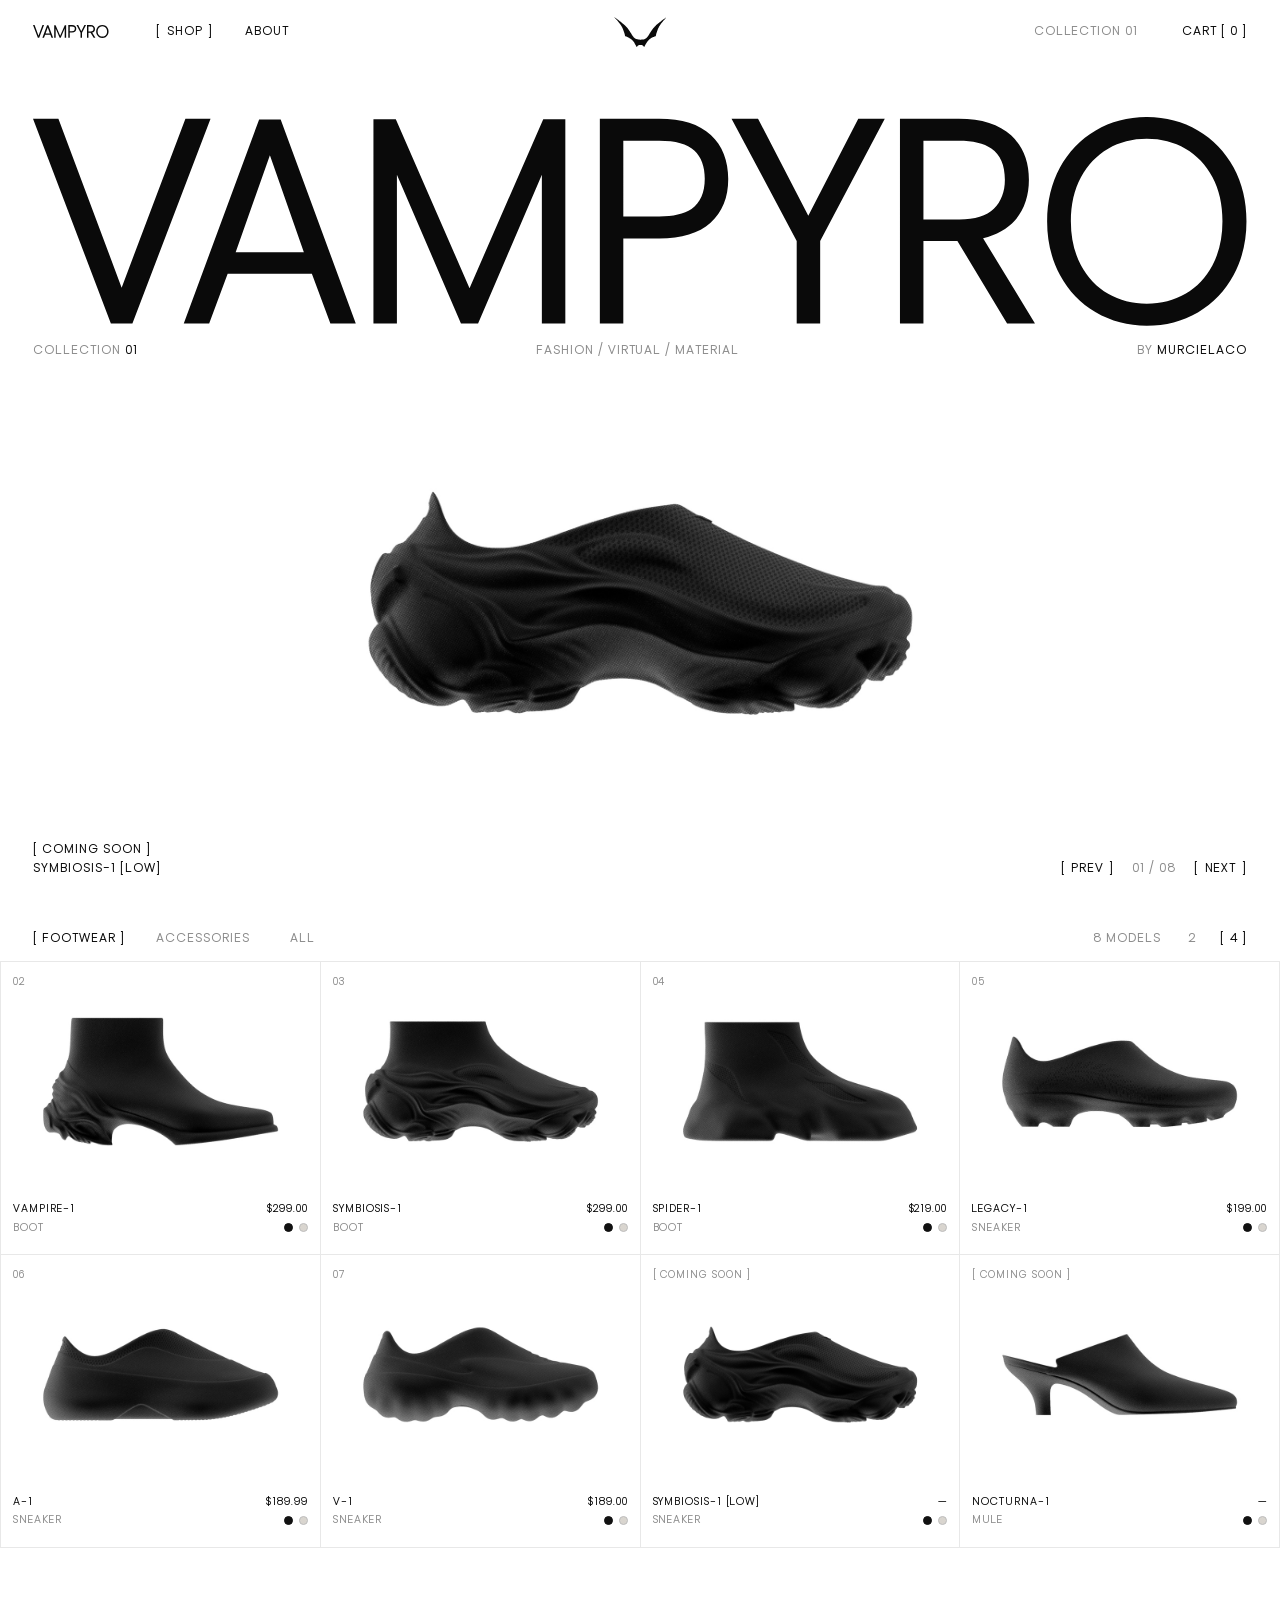
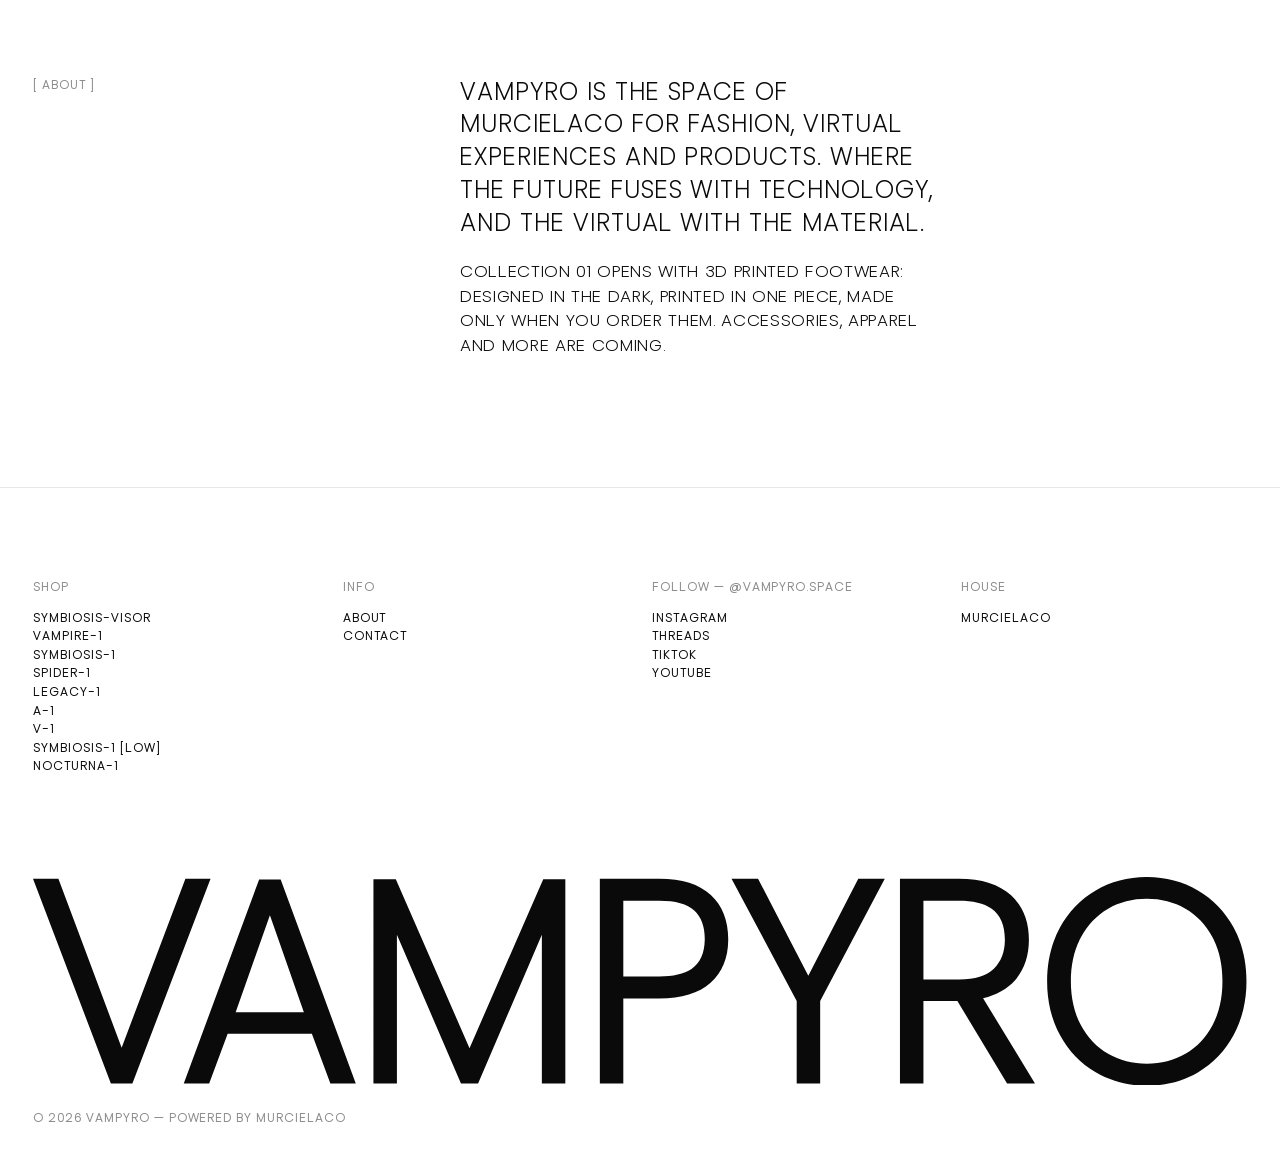
==== commit 09dd9101: "Fix YouTube link in footer (index.html) Co-Authored-By: Claude Opus 5.5 <noreply@anthropic.com> Cla" ====
--- a/index.html
+++ b/index.html
@@ -125,7 +125,7 @@
 <footer class="ft">
   <div><h3>Shop</h3><a href="/symbiosis-visor/">SYMBIOSIS-VISOR</a><a href="/vampire-1/">VAMPIRE-1</a><a href="/symbiosis-1/">SYMBIOSIS-1</a><a href="/spider-1/">SPIDER-1</a><a href="/legacy-1/">LEGACY-1</a><a href="/a-1/">A-1</a><a href="/v-1/">V-1</a><a href="/symbiosis-1-low/">SYMBIOSIS-1 [LOW]</a><a href="/nocturna-1/">NOCTURNA-1</a></div>
   <div><h3>Info</h3><a href="/#about">About</a><a href="mailto:contact@murcielaco.com">Contact</a></div>
-  <div><h3>Follow &mdash; @vampyro.space</h3><a href="https://www.instagram.com/vampyro.space/" target="_blank" rel="noopener">Instagram</a><a href="https://www.threads.com/@vampyro.space" target="_blank" rel="noopener">Threads</a><a href="https://www.tiktok.com/@vampyro.space" target="_blank" rel="noopener">TikTok</a><a href="https://www.youtube.com/@vampyro.space" target="_blank" rel="noopener">YouTube</a></div>
+  <div><h3>Follow &mdash; @vampyro.space</h3><a href="https://www.instagram.com/vampyro.space/" target="_blank" rel="noopener">Instagram</a><a href="https://www.threads.com/@vampyro.space" target="_blank" rel="noopener">Threads</a><a href="https://www.tiktok.com/@vampyro.space" target="_blank" rel="noopener">TikTok</a><a href="https://www.youtube.com/@vampyro-space" target="_blank" rel="noopener">YouTube</a></div>
   <div><h3>House</h3><a href="https://www.murcielaco.com" target="_blank" rel="noopener">MURCIELACO</a></div>
   <div class="big" aria-hidden="true"><svg xmlns="http://www.w3.org/2000/svg" viewBox="3201.4 5494.6 13262.7 2281.4" fill="currentColor" fill-rule="evenodd"><path d="M4287.8 7751.8l-235.38 0 -850.99 -2239.11 87.52 0 147.86 0 42.25 0 691.05 1846.82 697.08 -1846.82 42.25 0 144.84 0 87.52 0 -854 2239.11zm796.71 0l-147.87 0 -87.51 0 823.82 -2230.83 235.38 0 820.81 2230.83 -87.51 0 -147.87 0 -42.25 0 -202.18 -543.18 -920.39 0 -202.18 543.18 -42.25 0zm331.94 -778.56l745.37 0 -371.18 -1061.86 -374.19 1061.86zm3603.1 -1455.28l0 2233.84 -60.36 0 -135.79 0 -60.36 0 0 -1626.17 -697.08 1626.17 -39.23 0 -108.63 0 -39.23 0 -700.1 -1626.17 0 1626.17 -60.36 0 -135.79 0 -60.35 0 0 -2233.84 60.35 0 144.85 0 39.23 0 805.71 1847.58 805.72 -1847.58 39.23 0 141.83 0 60.36 0zm1026 1304.4l-392.29 0 0 929.44 -60.36 0 -135.79 0 -60.35 0 0 -2239.11 648.79 0c249.47,0 437.57,59.35 564.31,178.04 126.74,118.7 190.11,279.64 190.11,482.83 0,203.19 -64.37,362.12 -193.13,476.79 -128.75,114.68 -315.85,172.01 -561.29,172.01zm497.92 -651.82c0,-136.8 -38.22,-240.4 -114.67,-310.82 -76.45,-70.41 -204.2,-105.61 -383.25,-105.61l-392.29 0 0 826.84 392.29 0c152.9,0 270.59,-27.16 353.07,-81.48 96.57,-66.39 144.85,-176.03 144.85,-328.93zm1677.83 -657.85l289.69 0 -706.13 1336.83 0 902.28 -60.36 0 -135.79 0 -60.35 0 0 -902.28 -712.17 -1336.83 289.69 0 549.22 1062.22 546.2 -1062.22zm1931.31 2239.11l-304.79 0 -543.18 -902.28 -371.17 0 0 902.28 -60.36 0 -135.79 0 -60.35 0 0 -2239.11 642.76 0c251.47,0 442.09,60.86 571.85,182.57 129.76,121.71 194.64,283.16 194.64,484.34 0,177.03 -50.3,324.9 -150.89,443.59 -86.5,96.57 -203.19,161.95 -350.05,196.15l567.33 932.46zm-1219.14 -1997.69l0 860.03 392.29 0c171.01,0 296.74,-39.23 377.21,-117.69 80.47,-78.46 120.71,-184.08 120.71,-316.85 0,-158.93 -49.29,-272.6 -147.87,-341 -82.48,-56.33 -201.17,-84.49 -356.08,-84.49l-386.26 0zm2999.56 1876.99c-166.98,96.56 -353.07,144.84 -558.27,144.84 -205.2,0 -391.29,-48.78 -558.27,-146.35 -166.98,-97.57 -297.24,-233.37 -390.79,-407.39 -93.55,-174.02 -140.32,-370.17 -140.32,-588.44 0,-218.28 46.77,-413.93 140.32,-586.94 93.55,-173.01 223.81,-308.31 390.79,-405.88 166.98,-97.57 353.07,-146.35 558.27,-146.35 205.2,0 391.29,48.78 558.27,146.35 166.98,97.57 297.24,232.87 390.79,405.88 93.54,173.01 140.32,368.66 140.32,586.94 0,218.27 -46.78,414.42 -140.32,588.44 -93.55,174.02 -223.81,310.32 -390.79,408.9zm-980.74 -205.2c124.73,72.42 265.55,108.63 422.47,108.63 156.92,0 297.74,-36.21 422.47,-108.63 124.73,-72.43 223.31,-176.54 295.74,-312.33 72.42,-135.8 108.63,-295.74 108.63,-479.81 0,-184.08 -36.21,-344.02 -108.63,-479.81 -72.43,-135.8 -171.01,-239.91 -295.74,-312.33 -124.73,-72.43 -265.55,-108.64 -422.47,-108.64 -156.92,0 -297.74,36.21 -422.47,108.64 -124.73,72.42 -223.81,176.53 -297.24,312.33 -73.43,135.79 -110.15,295.73 -110.15,479.81 0,184.07 36.72,344.01 110.15,479.81 73.43,135.79 172.51,239.9 297.24,312.33z"></path></svg></div>
   <div class="legal"><span>&copy; 2026 VAMPYRO &mdash; Powered by MURCIELACO</span></div>
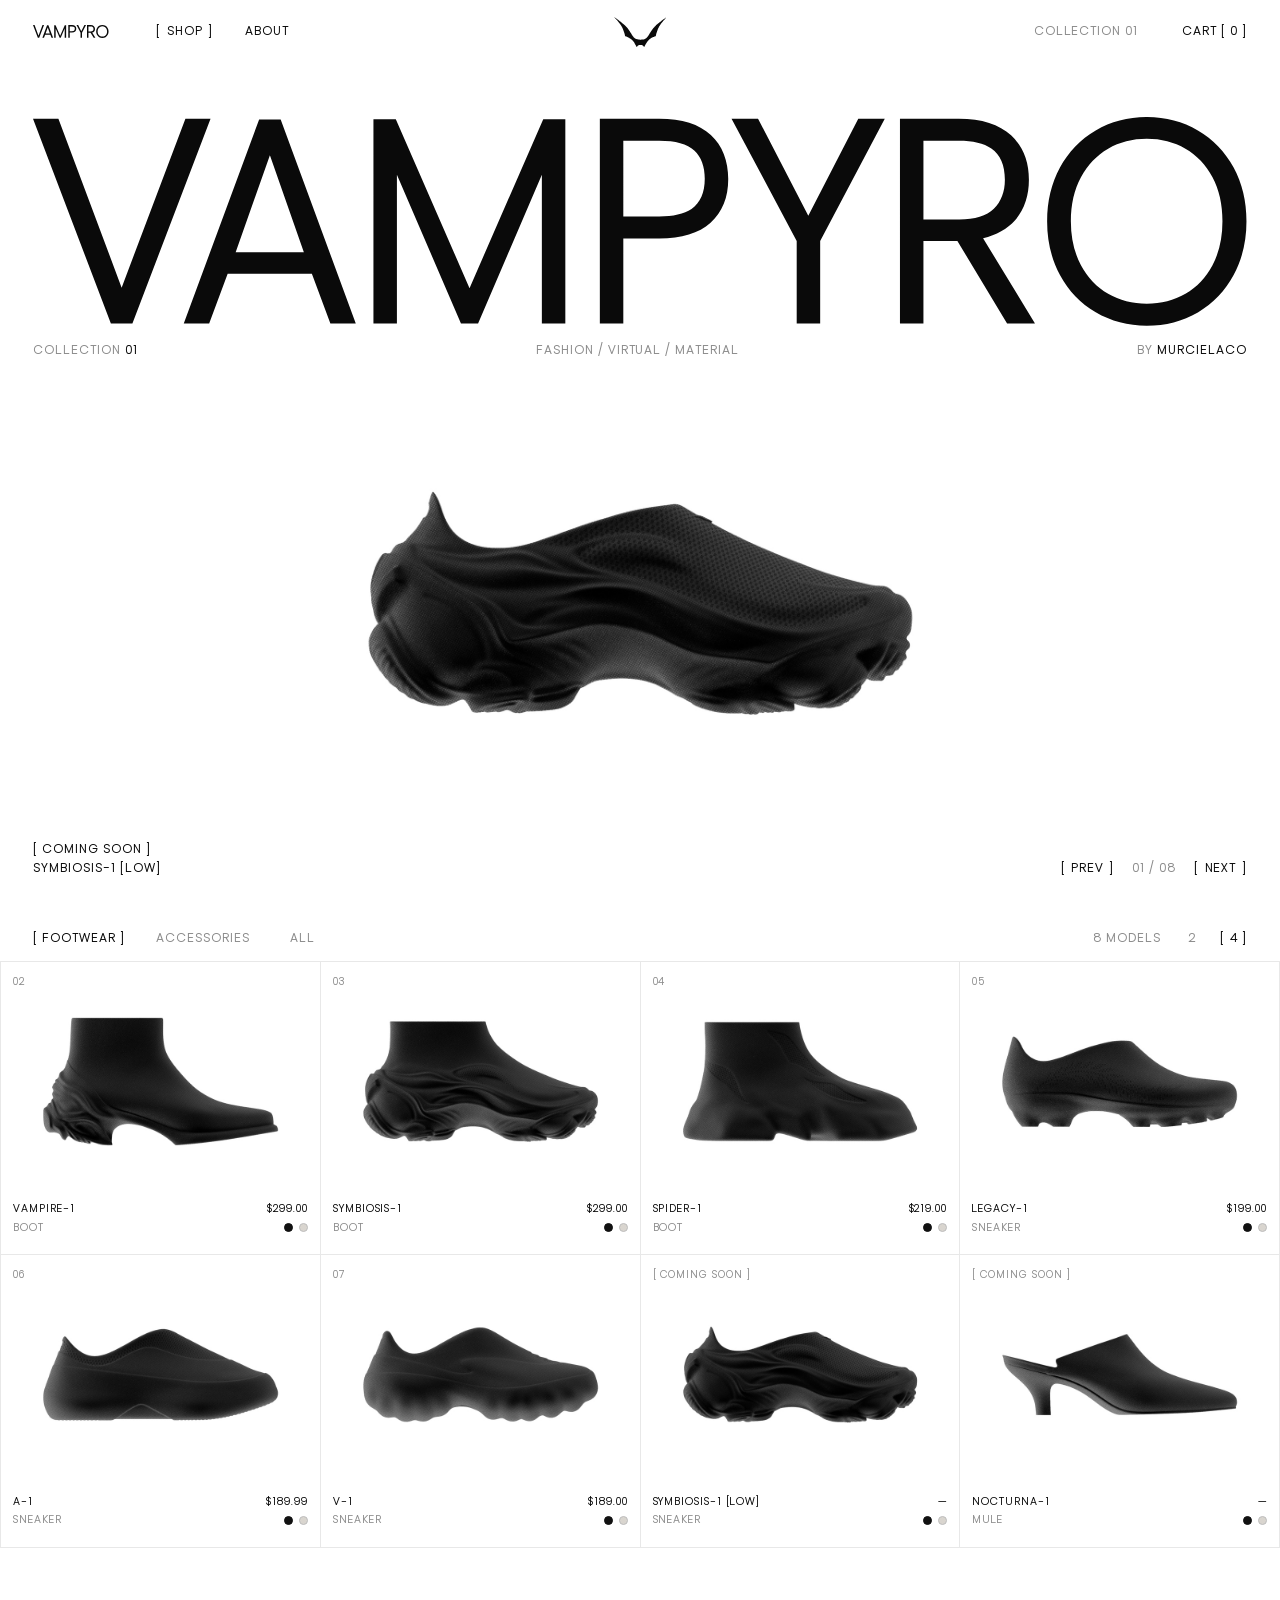
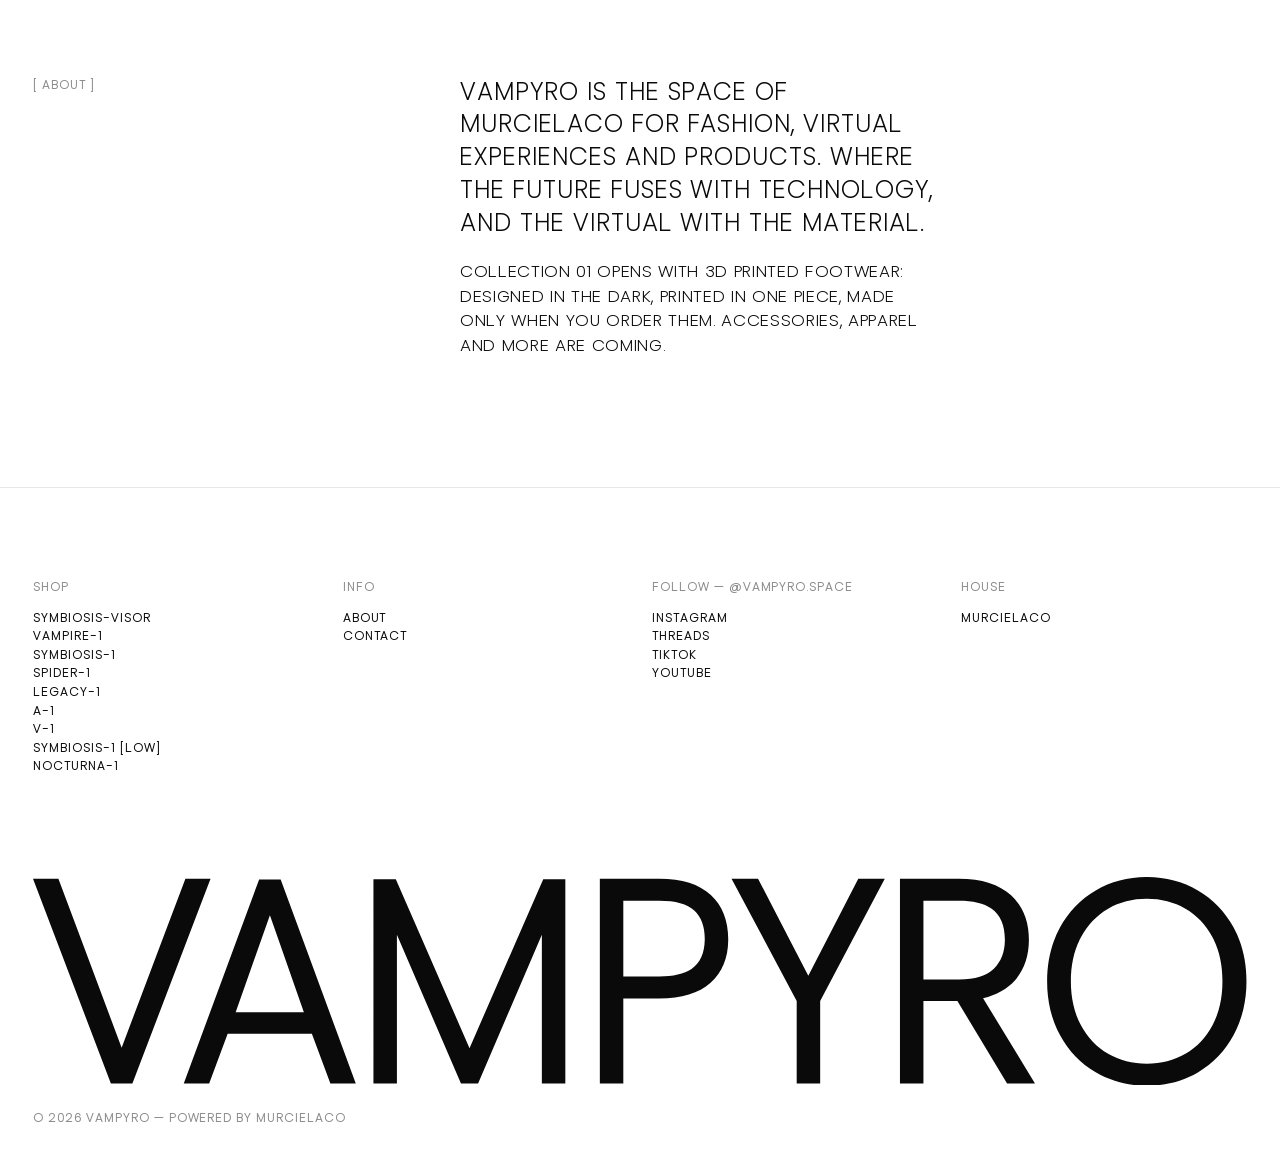
==== commit 852ae5fd: "Use contact@vampyro.space for footer Contact (index.html) Co-Authored-By: Claude Opus 5.5 <noreply@a" ====
--- a/index.html
+++ b/index.html
@@ -124,7 +124,7 @@
 </main>
 <footer class="ft">
   <div><h3>Shop</h3><a href="/symbiosis-visor/">SYMBIOSIS-VISOR</a><a href="/vampire-1/">VAMPIRE-1</a><a href="/symbiosis-1/">SYMBIOSIS-1</a><a href="/spider-1/">SPIDER-1</a><a href="/legacy-1/">LEGACY-1</a><a href="/a-1/">A-1</a><a href="/v-1/">V-1</a><a href="/symbiosis-1-low/">SYMBIOSIS-1 [LOW]</a><a href="/nocturna-1/">NOCTURNA-1</a></div>
-  <div><h3>Info</h3><a href="/#about">About</a><a href="mailto:contact@murcielaco.com">Contact</a></div>
+  <div><h3>Info</h3><a href="/#about">About</a><a href="mailto:contact@vampyro.space">Contact</a></div>
   <div><h3>Follow &mdash; @vampyro.space</h3><a href="https://www.instagram.com/vampyro.space/" target="_blank" rel="noopener">Instagram</a><a href="https://www.threads.com/@vampyro.space" target="_blank" rel="noopener">Threads</a><a href="https://www.tiktok.com/@vampyro.space" target="_blank" rel="noopener">TikTok</a><a href="https://www.youtube.com/@vampyro-space" target="_blank" rel="noopener">YouTube</a></div>
   <div><h3>House</h3><a href="https://www.murcielaco.com" target="_blank" rel="noopener">MURCIELACO</a></div>
   <div class="big" aria-hidden="true"><svg xmlns="http://www.w3.org/2000/svg" viewBox="3201.4 5494.6 13262.7 2281.4" fill="currentColor" fill-rule="evenodd"><path d="M4287.8 7751.8l-235.38 0 -850.99 -2239.11 87.52 0 147.86 0 42.25 0 691.05 1846.82 697.08 -1846.82 42.25 0 144.84 0 87.52 0 -854 2239.11zm796.71 0l-147.87 0 -87.51 0 823.82 -2230.83 235.38 0 820.81 2230.83 -87.51 0 -147.87 0 -42.25 0 -202.18 -543.18 -920.39 0 -202.18 543.18 -42.25 0zm331.94 -778.56l745.37 0 -371.18 -1061.86 -374.19 1061.86zm3603.1 -1455.28l0 2233.84 -60.36 0 -135.79 0 -60.36 0 0 -1626.17 -697.08 1626.17 -39.23 0 -108.63 0 -39.23 0 -700.1 -1626.17 0 1626.17 -60.36 0 -135.79 0 -60.35 0 0 -2233.84 60.35 0 144.85 0 39.23 0 805.71 1847.58 805.72 -1847.58 39.23 0 141.83 0 60.36 0zm1026 1304.4l-392.29 0 0 929.44 -60.36 0 -135.79 0 -60.35 0 0 -2239.11 648.79 0c249.47,0 437.57,59.35 564.31,178.04 126.74,118.7 190.11,279.64 190.11,482.83 0,203.19 -64.37,362.12 -193.13,476.79 -128.75,114.68 -315.85,172.01 -561.29,172.01zm497.92 -651.82c0,-136.8 -38.22,-240.4 -114.67,-310.82 -76.45,-70.41 -204.2,-105.61 -383.25,-105.61l-392.29 0 0 826.84 392.29 0c152.9,0 270.59,-27.16 353.07,-81.48 96.57,-66.39 144.85,-176.03 144.85,-328.93zm1677.83 -657.85l289.69 0 -706.13 1336.83 0 902.28 -60.36 0 -135.79 0 -60.35 0 0 -902.28 -712.17 -1336.83 289.69 0 549.22 1062.22 546.2 -1062.22zm1931.31 2239.11l-304.79 0 -543.18 -902.28 -371.17 0 0 902.28 -60.36 0 -135.79 0 -60.35 0 0 -2239.11 642.76 0c251.47,0 442.09,60.86 571.85,182.57 129.76,121.71 194.64,283.16 194.64,484.34 0,177.03 -50.3,324.9 -150.89,443.59 -86.5,96.57 -203.19,161.95 -350.05,196.15l567.33 932.46zm-1219.14 -1997.69l0 860.03 392.29 0c171.01,0 296.74,-39.23 377.21,-117.69 80.47,-78.46 120.71,-184.08 120.71,-316.85 0,-158.93 -49.29,-272.6 -147.87,-341 -82.48,-56.33 -201.17,-84.49 -356.08,-84.49l-386.26 0zm2999.56 1876.99c-166.98,96.56 -353.07,144.84 -558.27,144.84 -205.2,0 -391.29,-48.78 -558.27,-146.35 -166.98,-97.57 -297.24,-233.37 -390.79,-407.39 -93.55,-174.02 -140.32,-370.17 -140.32,-588.44 0,-218.28 46.77,-413.93 140.32,-586.94 93.55,-173.01 223.81,-308.31 390.79,-405.88 166.98,-97.57 353.07,-146.35 558.27,-146.35 205.2,0 391.29,48.78 558.27,146.35 166.98,97.57 297.24,232.87 390.79,405.88 93.54,173.01 140.32,368.66 140.32,586.94 0,218.27 -46.78,414.42 -140.32,588.44 -93.55,174.02 -223.81,310.32 -390.79,408.9zm-980.74 -205.2c124.73,72.42 265.55,108.63 422.47,108.63 156.92,0 297.74,-36.21 422.47,-108.63 124.73,-72.43 223.31,-176.54 295.74,-312.33 72.42,-135.8 108.63,-295.74 108.63,-479.81 0,-184.08 -36.21,-344.02 -108.63,-479.81 -72.43,-135.8 -171.01,-239.91 -295.74,-312.33 -124.73,-72.43 -265.55,-108.64 -422.47,-108.64 -156.92,0 -297.74,36.21 -422.47,108.64 -124.73,72.42 -223.81,176.53 -297.24,312.33 -73.43,135.79 -110.15,295.73 -110.15,479.81 0,184.07 36.72,344.01 110.15,479.81 73.43,135.79 172.51,239.9 297.24,312.33z"></path></svg></div>
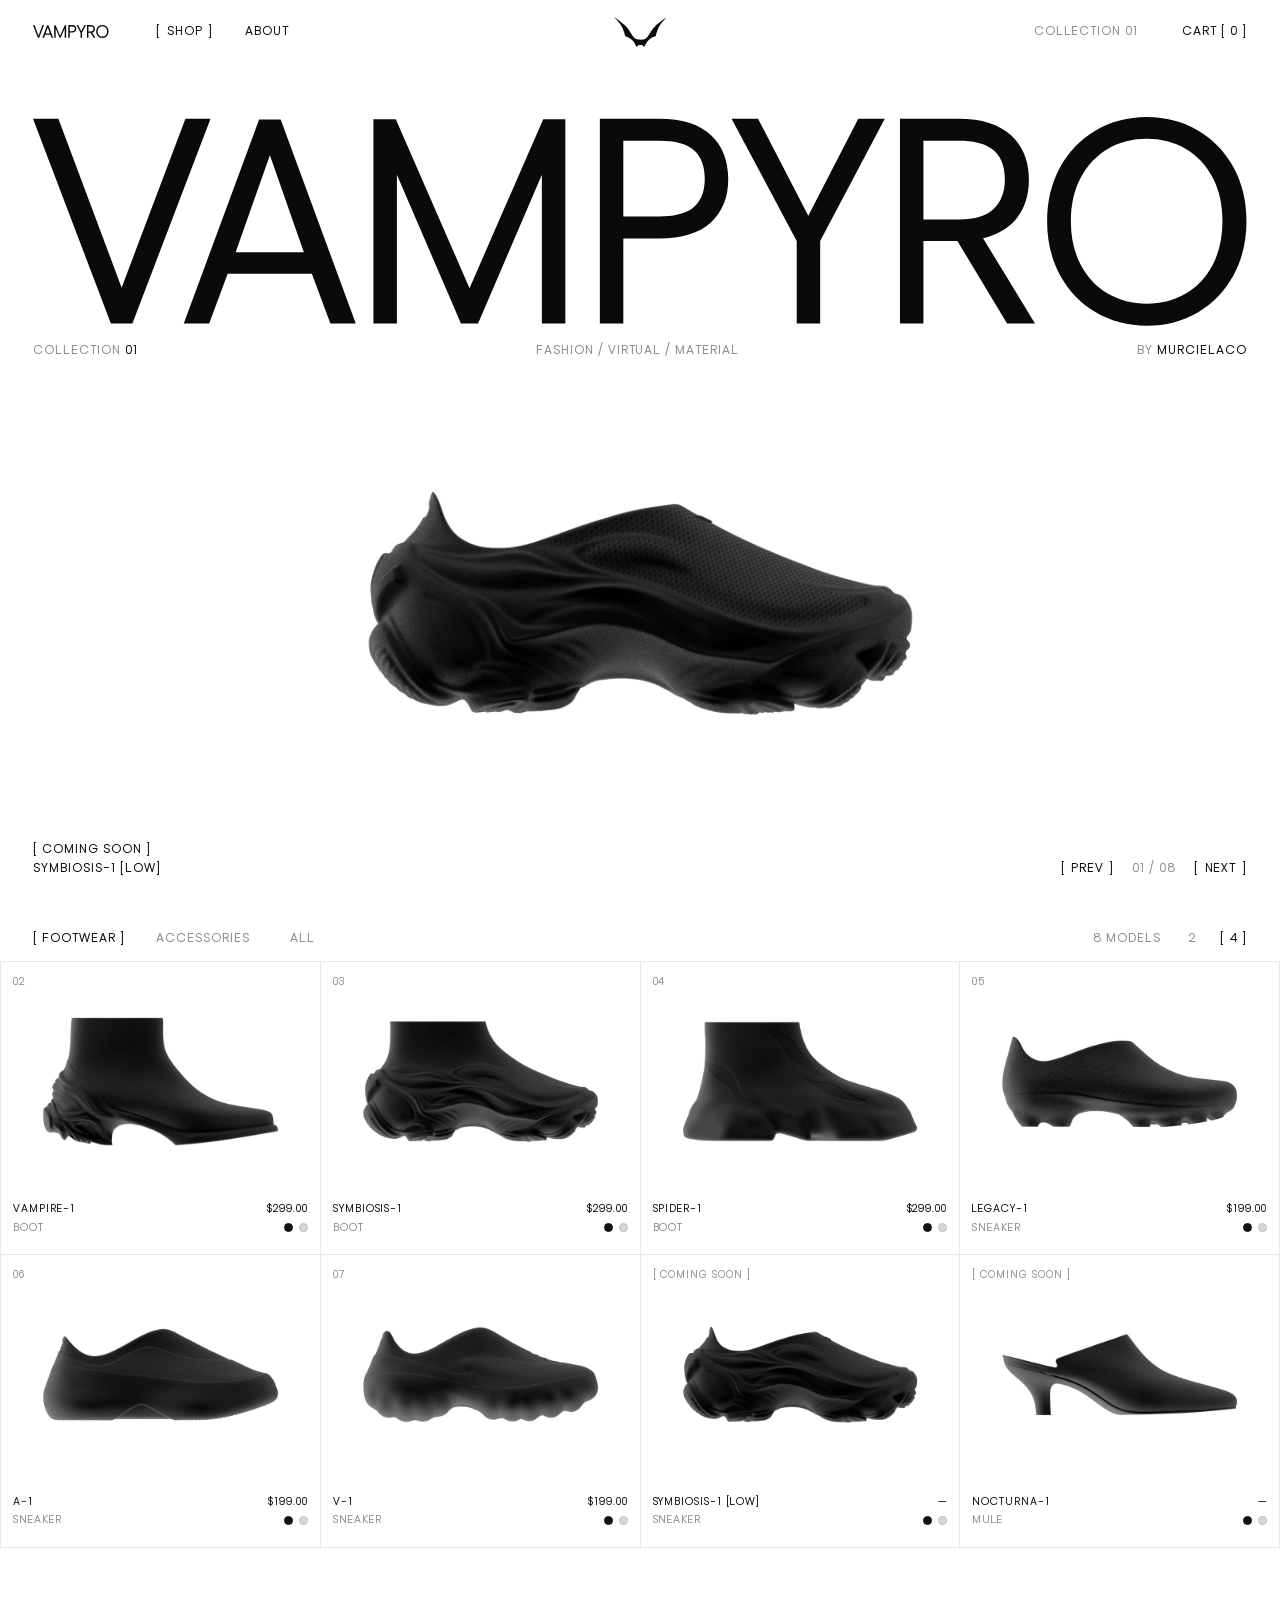
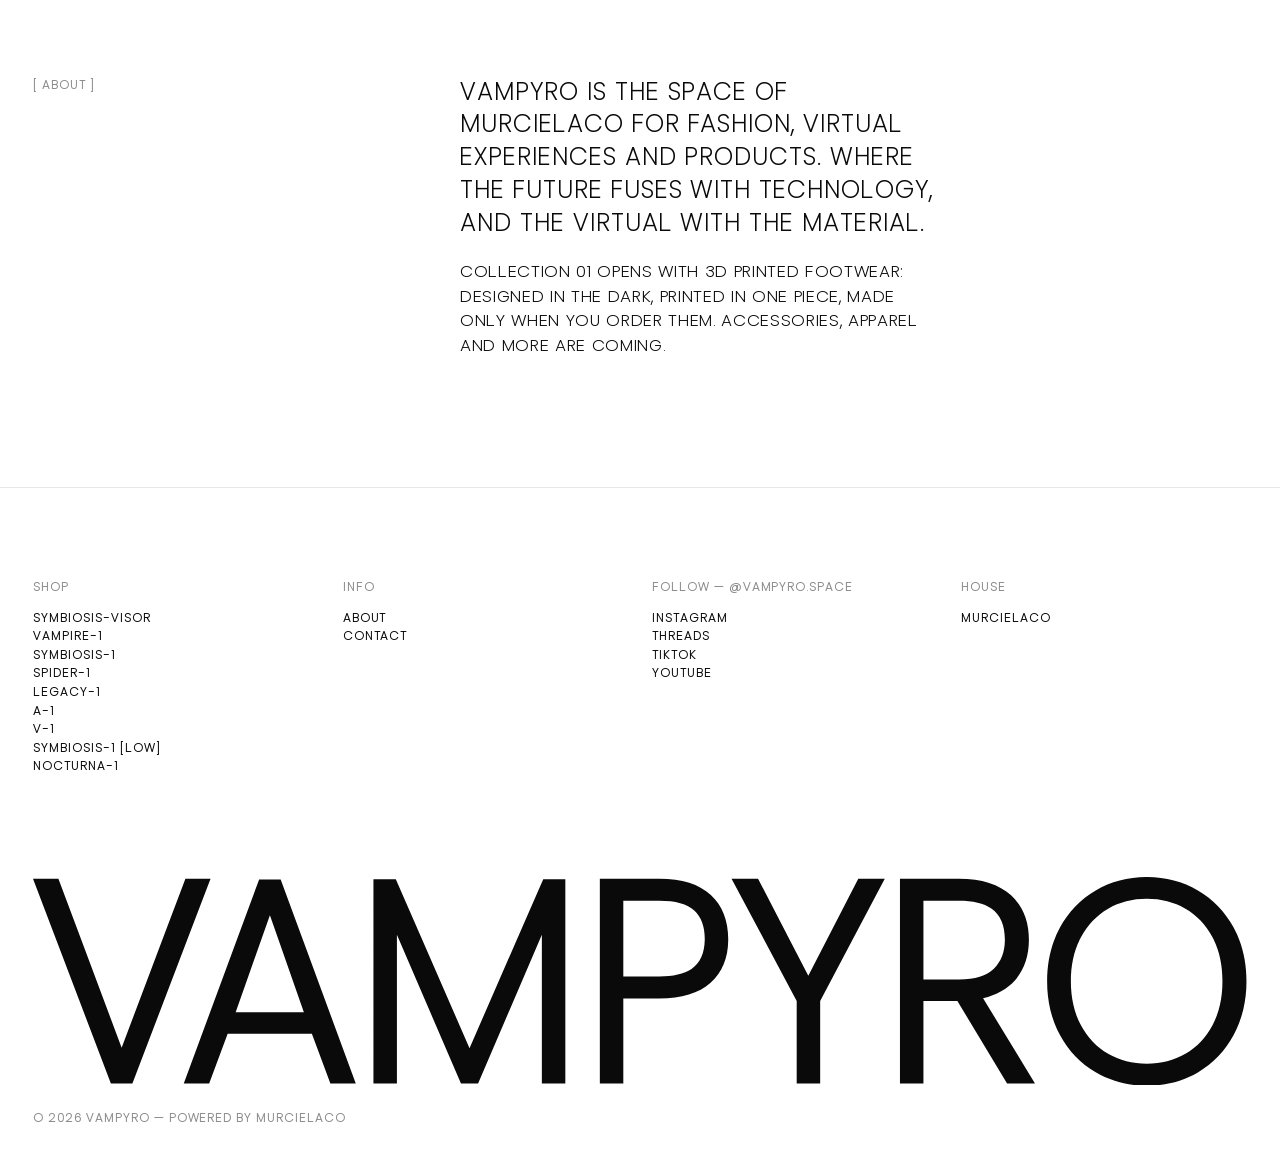
==== commit 4c8e1822: "Prices: SPIDER-1 $299, A-1/V-1 $199 (home) Co-Authored-By: Claude Opus 5.5 <noreply@anthropic.com> " ====
--- a/index.html
+++ b/index.html
@@ -3,13 +3,13 @@
 <head>
 <meta charset="utf-8">
 <meta name="viewport" content="width=device-width, initial-scale=1, viewport-fit=cover">
-<title>VAMPYRO [ WEARABLES FROM THE FUTURE ]</title>
+<title>VAMPYRO</title>
 <meta name="description" content="VAMPYRO is the space where the future of fashion is developed: fashion, virtual experiences and products that fuse the future with technology and the virtual with the material. Powered by MURCIELACO.">
 <meta name="theme-color" content="#ffffff">
 <link rel="canonical" href="https://vampyro.space/">
 <meta property="og:type" content="website">
-<meta property="og:site_name" content="VAMPYRO">
-<meta property="og:title" content="VAMPYRO [ WEARABLES FROM THE FUTURE ]">
+<meta property="og:site_name" content="VAMPYRO"><script type="application/ld+json">{"@context":"https://schema.org","@type":"WebSite","name":"VAMPYRO","url":"https://vampyro.space/"}</script>
+<meta property="og:title" content="VAMPYRO">
 <meta property="og:description" content="VAMPYRO is the space where the future of fashion is developed: fashion, virtual experiences and products that fuse the future with technology and the virtual with the material. Powered by MURCIELACO.">
 <meta property="og:url" content="https://vampyro.space/">
 <meta property="og:image" content="https://vampyro.space/assets/og-logo.jpg">
@@ -17,7 +17,7 @@
 <meta name="twitter:card" content="summary_large_image">
 <link rel="icon" href="/assets/favicon-v2.svg" type="image/svg+xml">
 <link rel="icon" href="/assets/favicon-32.png" sizes="32x32" type="image/png">
-<link rel="shortcut icon" href="/favicon.ico">
+<link rel="icon" href="/favicon.ico" sizes="48x48">
 <link rel="apple-touch-icon" href="/assets/apple-touch-icon.png">
 <link rel="preload" href="/fonts/metal-bat-regular.woff2" as="font" type="font/woff2" crossorigin>
 <link rel="stylesheet" href="/assets/style.css?v=13">
@@ -70,7 +70,7 @@
     <img class="alt" src="/assets/img/spider-1-stone-side-800.jpg" srcset="/assets/img/spider-1-stone-side-800.jpg 800w, /assets/img/spider-1-stone-side-1600.jpg 1600w" sizes="50vw" alt="" loading="lazy" width="800" height="600">
     <span class="tag">04</span>
   </div>
-  <div class="row"><span>SPIDER-1</span><span>$219.00</span></div>
+  <div class="row"><span>SPIDER-1</span><span>$299.00</span></div>
   <div class="row"><span>Boot</span><span class="sw" aria-label="Black, Stone"><i class="black"></i><i class="stone"></i></span></div>
 </a><a class="card rv" href="/legacy-1/" data-cat="Footwear">
   <div class="ph">
@@ -86,7 +86,7 @@
     <img class="alt" src="/assets/img/a-1-stone-side-800.jpg" srcset="/assets/img/a-1-stone-side-800.jpg 800w, /assets/img/a-1-stone-side-1600.jpg 1600w" sizes="50vw" alt="" loading="lazy" width="800" height="600">
     <span class="tag">06</span>
   </div>
-  <div class="row"><span>A-1</span><span>$189.99</span></div>
+  <div class="row"><span>A-1</span><span>$199.00</span></div>
   <div class="row"><span>Sneaker</span><span class="sw" aria-label="Black, Stone"><i class="black"></i><i class="stone"></i></span></div>
 </a><a class="card rv" href="/v-1/" data-cat="Footwear">
   <div class="ph">
@@ -94,7 +94,7 @@
     <img class="alt" src="/assets/img/v-1-stone-side-800.jpg" srcset="/assets/img/v-1-stone-side-800.jpg 800w, /assets/img/v-1-stone-side-1600.jpg 1600w" sizes="50vw" alt="" loading="lazy" width="800" height="600">
     <span class="tag">07</span>
   </div>
-  <div class="row"><span>V-1</span><span>$189.00</span></div>
+  <div class="row"><span>V-1</span><span>$199.00</span></div>
   <div class="row"><span>Sneaker</span><span class="sw" aria-label="Black, Stone"><i class="black"></i><i class="stone"></i></span></div>
 </a><a class="card rv" href="/symbiosis-1-low/" data-cat="Footwear">
   <div class="ph">
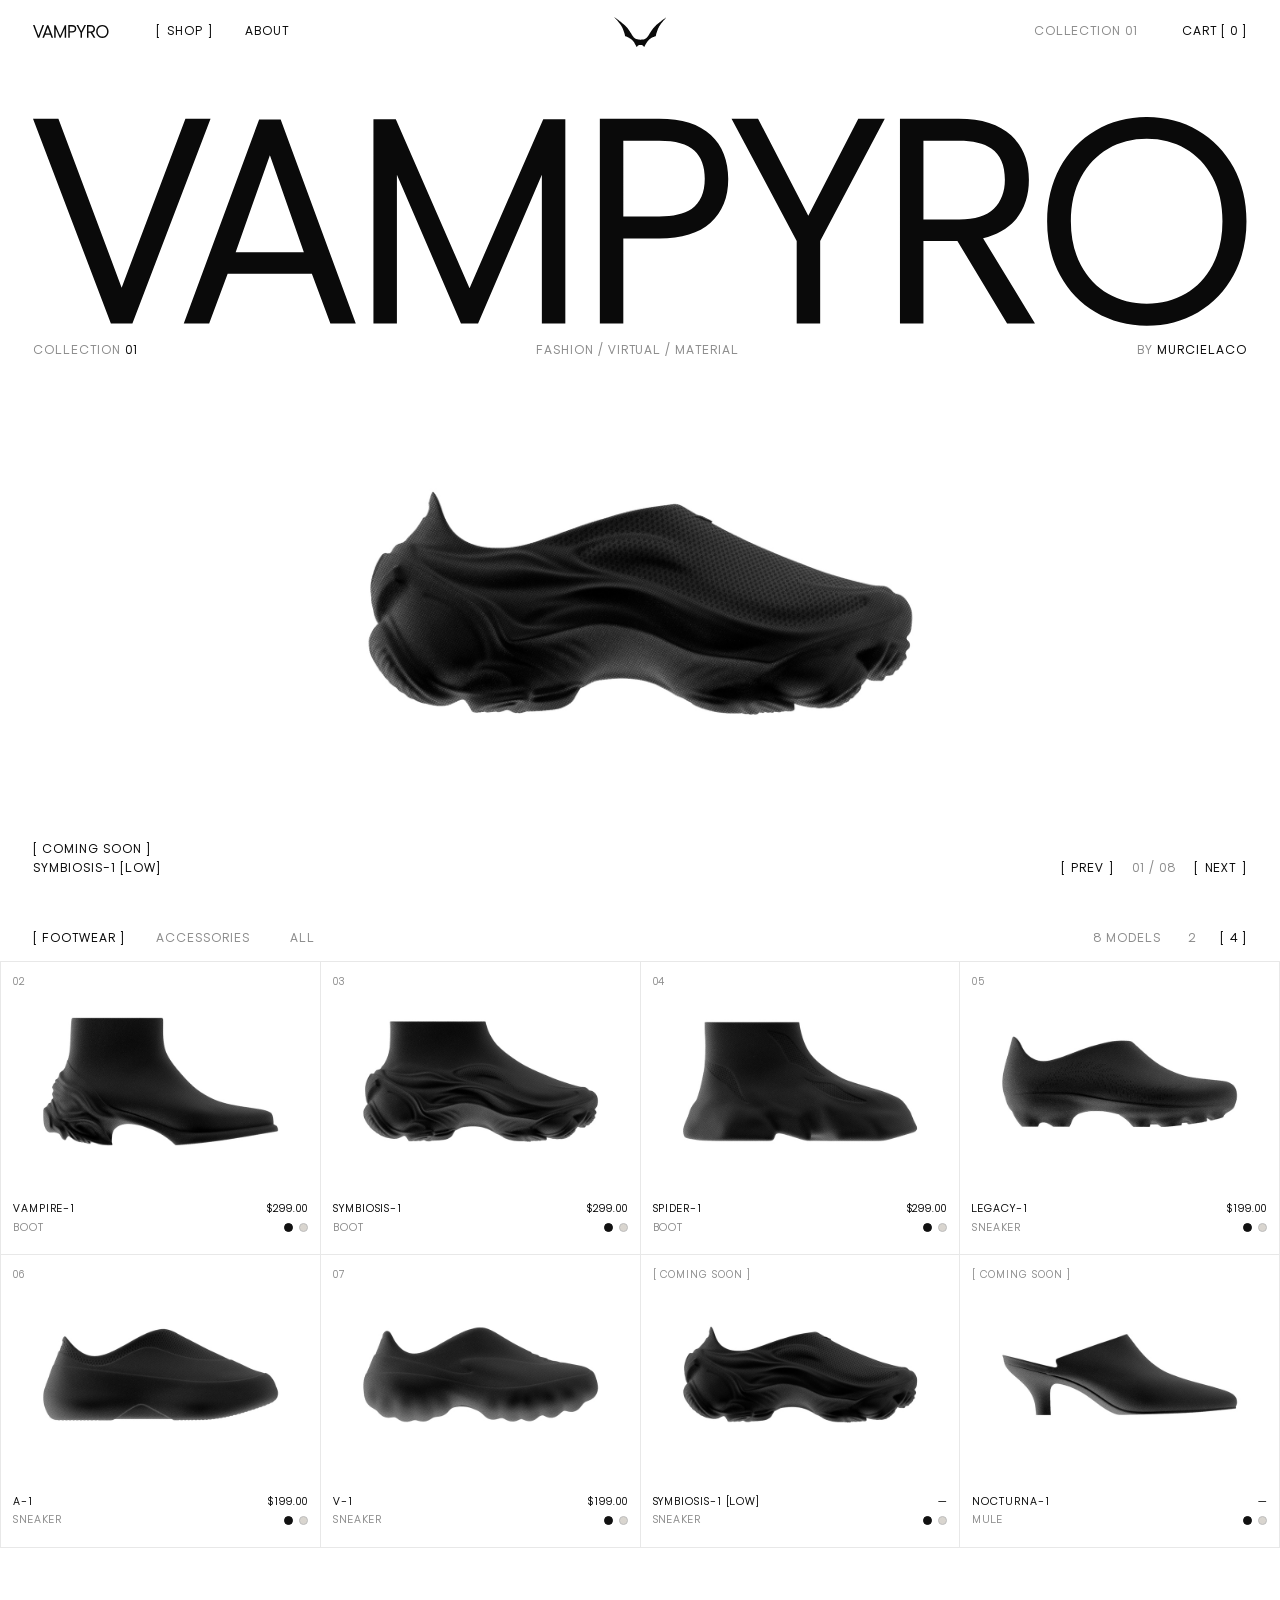
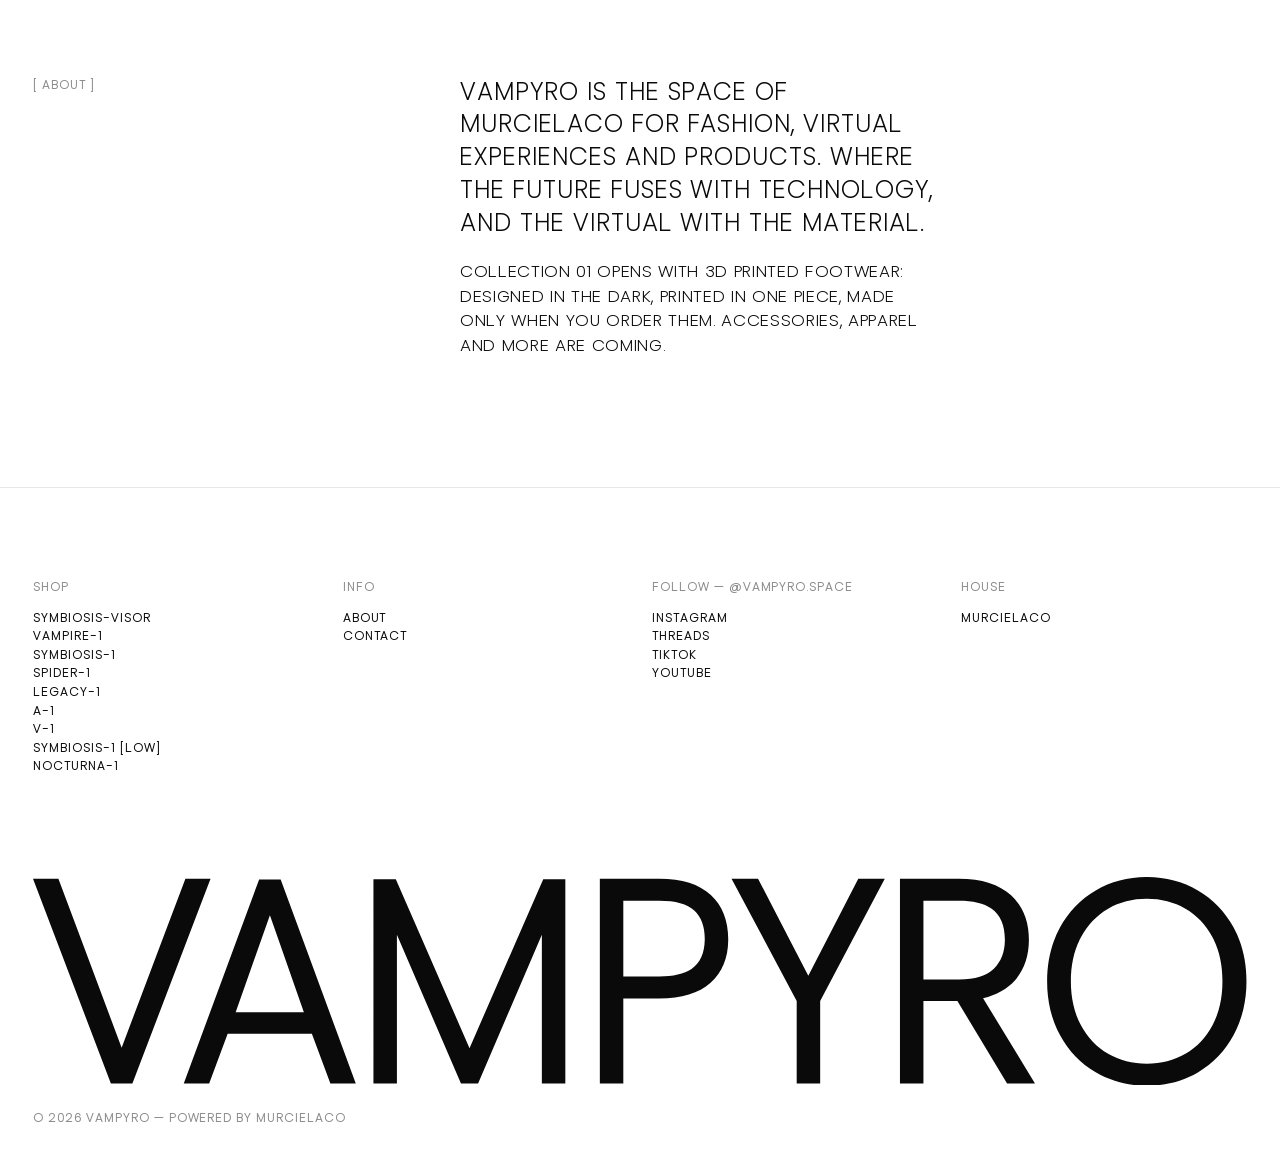
==== commit b7dc9af4: "Gray transparent tab icon (home) Co-Authored-By: Claude Opus 5.5 <noreply@anthropic.com> Claude-Ses" ====
--- a/index.html
+++ b/index.html
@@ -15,10 +15,10 @@
 <meta property="og:image" content="https://vampyro.space/assets/og-logo.jpg">
 <meta property="og:image:width" content="1200"><meta property="og:image:height" content="630">
 <meta name="twitter:card" content="summary_large_image">
-<link rel="icon" href="/assets/favicon-v2.svg" type="image/svg+xml">
-<link rel="icon" href="/assets/favicon-32.png" sizes="32x32" type="image/png">
-<link rel="icon" href="/favicon.ico" sizes="48x48">
-<link rel="apple-touch-icon" href="/assets/apple-touch-icon.png">
+<link rel="icon" href="/assets/favicon-v2.svg?v=4" type="image/svg+xml">
+<link rel="icon" href="/assets/favicon-32.png?v=4" sizes="32x32" type="image/png">
+<link rel="icon" href="/assets/favicon-gray-192.png?v=5" sizes="192x192" type="image/png">
+<link rel="apple-touch-icon" href="/assets/apple-touch-icon.png?v=4">
 <link rel="preload" href="/fonts/metal-bat-regular.woff2" as="font" type="font/woff2" crossorigin>
 <link rel="stylesheet" href="/assets/style.css?v=13">
 </head>
